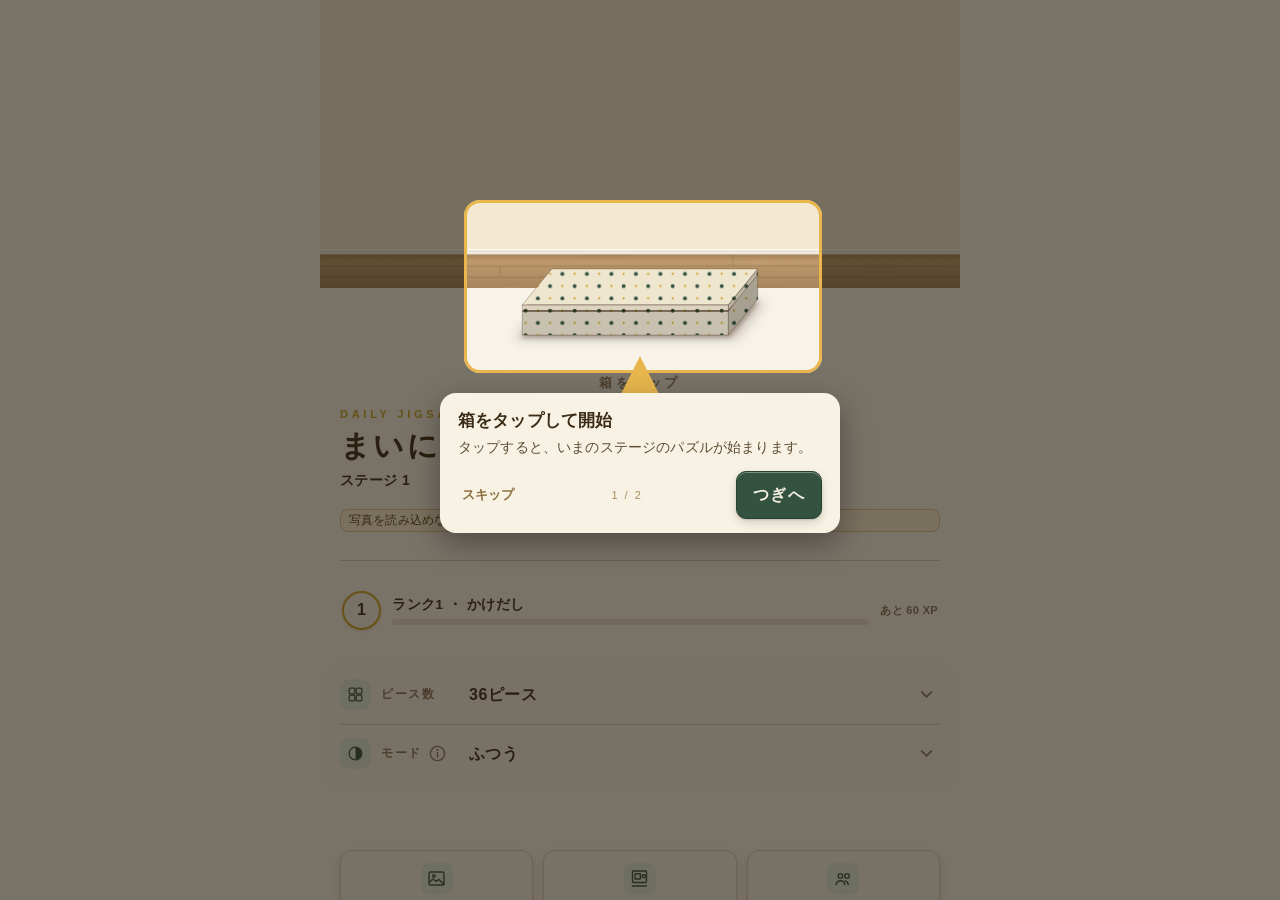
==== index.html @ dc0f809a "v59: 効果音マスターを 1.0 へ増強 / Ocean Memory を削除 (人の声入り) / 設定に版表記" ====
<!DOCTYPE html>
<html lang="ja">
<head>
<meta charset="UTF-8">
<meta name="viewport" content="width=device-width, initial-scale=1.0, viewport-fit=cover">
<title>まいにちジグソー | Daily Jigsaw</title>
<meta name="description" content="ステージを進めて絵を集めるジグソーパズル。クリアするたびにコレクションの絵柄が解放されます。">
<meta property="og:title" content="まいにちジグソー | Daily Jigsaw">
<meta property="og:description" content="ステージ制ジグソーパズルWebアプリ">
<meta property="og:type" content="website">
<link rel="stylesheet" href="style.css">
<link rel="manifest" href="manifest.webmanifest">
<meta name="theme-color" content="#33523f">
<link rel="icon" type="image/png" sizes="192x192" href="icons/icon-192.png">
<link rel="apple-touch-icon" href="icons/icon-192.png">
<meta name="mobile-web-app-capable" content="yes">
<meta name="apple-mobile-web-app-capable" content="yes">
<meta name="apple-mobile-web-app-status-bar-style" content="default">
<meta name="apple-mobile-web-app-title" content="ジグソー">
</head>
<body>

<!-- スタート画面: 難易度を選ぶのはここだけ。ページを開き直したら必ずここから。
     箱は進行の有無にかかわらず常に出し、タップで新規開封 or 続きから入る。
     開始済みの難易度は箱の下に進捗と「はじめから (確認あり)」の小さな導線を出す。
     デザインは「紙 + タイポグラフィ、枠少なめ」。難易度だけ重なったカード (案D)。 -->
<section id="startView">
  <div class="start-inner">
    <!-- PBI #24 案A (ユーザー選択): 一番上に飾った壁を帯で出し、箱は壁の
         床に重ねて置く。壁の部分のタップは壁画面へ、箱は従来どおり開始。
         壁の絵は app.js の updateWallPreview が Canvas に描く -->
    <div class="start-wallwrap">
      <div class="start-wallband" id="startWallBand">
        <canvas id="wallPreviewCanvas" role="button" tabindex="0" aria-label="壁をかざるを開く"></canvas>
      </div>
      <div class="box-single wallband-box">
        <div class="gift-box" id="giftBox" role="button" tabindex="0" aria-label="包装されたパズルの箱"></div>
      </div>
    </div>
    <p id="startHint" class="start-hint">箱をタップ</p>

    <header class="start-head">
      <p class="start-kicker">DAILY JIGSAW</p>
      <h1 class="start-title-text">まいにちジグソー</h1>
      <p class="start-meta">
        <span id="themeDateLabel">読み込み中…</span>
      </p>
      <p id="fallbackNote" class="fallback-note" hidden>写真を読み込めなかったので代替画像で遊べます</p>
    </header>

    <!-- ランク表示: タップでランク詳細ダイアログ -->
    <button id="rankRow" class="rank-row" type="button">
      <span id="rankBadge" class="rank-badge">1</span>
      <span class="rank-main">
        <span id="rankName" class="rank-name">ランク1 ・ かけだし</span>
        <span class="rank-bar"><span id="rankFill" class="rank-fill" style="width:0%"></span></span>
      </span>
      <span id="rankNext" class="rank-next"></span>
    </button>

    <!-- 遊びの設定はセレクトボックス2つで切り替える。モードの説明は
         ⓘ から開くダイアログの中だけに置く -->
    <div class="start-selects">
      <label class="start-select-row">
        <span class="start-select-ic"><svg viewBox="0 0 24 24" aria-hidden="true"><rect x="4" y="4" width="7.2" height="7.2" rx="1.6"/><rect x="12.8" y="4" width="7.2" height="7.2" rx="1.6"/><rect x="4" y="12.8" width="7.2" height="7.2" rx="1.6"/><rect x="12.8" y="12.8" width="7.2" height="7.2" rx="1.6"/></svg></span>
        <span class="start-select-label">ピース数</span>
        <select id="difficultySel" class="start-select" aria-label="ピース数"></select>
      </label>
      <div class="start-select-divider"></div>
      <div class="start-select-row">
        <span class="start-select-ic"><svg viewBox="0 0 24 24" aria-hidden="true"><circle cx="12" cy="12" r="8"/><path class="ic-half" d="M12 4a8 8 0 0 1 0 16z"/></svg></span>
        <span class="start-select-label">モード
          <button id="modeInfoBtn" class="mode-info-btn" type="button" aria-label="モードの説明">
            <svg viewBox="0 0 24 24" aria-hidden="true"><circle cx="12" cy="12" r="9"/><circle class="mi-dot" cx="12" cy="7.6" r="1.3"/><path d="M12 11v5.4"/></svg>
          </button>
        </span>
        <select id="playModeSel" class="start-select" aria-label="モード">
          <option value="normal">ふつう</option>
          <option value="develop">現像</option>
        </select>
      </div>
    </div>
    <p id="stageNote" class="round-note"></p>

    <div id="resumePanel" hidden>
      <p id="resumeInfo" class="resume-info"></p>
      <button id="freshStartBtn" class="fresh-link" type="button">はじめから遊ぶ</button>
    </div>

    <nav class="start-nav">
      <button id="collectionBtn" class="nav-btn" type="button">
        <span class="nav-ic"><svg viewBox="0 0 24 24" aria-hidden="true"><rect x="3.5" y="4.5" width="17" height="15" rx="1.5"/><path d="M3.5 16.5l4.5-4 3.5 3 3-2.5 6 5.5"/><circle cx="9" cy="9" r="1.4"/></svg></span>
        <span class="nav-text"><span class="nav-label">コレクション</span><span class="nav-sub" id="collectionCount"></span></span>
        <span class="nav-arrow">→</span>
      </button>
      <button id="wallBtn" class="nav-btn" type="button">
        <span class="nav-ic"><svg viewBox="0 0 24 24" aria-hidden="true"><rect x="4" y="3.5" width="16" height="13" rx="1"/><rect x="7" y="6.5" width="6" height="6"/><circle cx="16.8" cy="9.5" r="1.8"/><path d="M4 20.5h16"/></svg></span>
        <span class="nav-text"><span class="nav-label">壁をかざる</span><span class="nav-sub" id="wallItemsInfo">壁の小物 0 / 50</span></span>
        <span class="nav-arrow">→</span>
      </button>
      <button id="mpBtn" class="nav-btn" type="button">
        <span class="nav-ic"><svg viewBox="0 0 24 24" aria-hidden="true"><circle cx="8.5" cy="9" r="2.6"/><circle cx="16" cy="9" r="2.6"/><path d="M3.5 19c.6-3 2.6-4.5 5-4.5s4.4 1.5 5 4.5"/><path d="M13.5 14.7c2 .3 3.4 1.7 4 4.3"/></svg></span>
        <span class="nav-text"><span class="nav-label">みんなで あそぶ</span><span class="nav-sub">協力プレイ（2〜4人）</span></span>
        <span class="nav-arrow">→</span>
      </button>
      <button id="rewardBtn" class="nav-btn notice" type="button" hidden><svg class="btn-ico" viewBox="0 0 24 24" fill="none" stroke="currentColor" stroke-width="1.6" stroke-linejoin="round" stroke-linecap="round" aria-hidden="true"><ellipse cx="9" cy="6" rx="2.8" ry="1.8" transform="rotate(-28 9 6)"/><ellipse cx="15" cy="6" rx="2.8" ry="1.8" transform="rotate(28 15 6)"/><rect x="3.8" y="8.6" width="16.4" height="3.4" rx="0.8"/><path d="M5.5 12h13v7.2a1.1 1.1 0 0 1-1.1 1.1H6.6a1.1 1.1 0 0 1-1.1-1.1z"/><path d="M12 9.2v11.1"/><circle cx="12" cy="8.15" r="1.05"/></svg><span>ごほうびが届いています →</span></button>
      <button id="unlockBtn" class="nav-btn notice" type="button" hidden><svg class="btn-ico" viewBox="0 0 24 24" fill="none" stroke="currentColor" stroke-width="1.6" stroke-linejoin="round" stroke-linecap="round" aria-hidden="true"><rect x="3.5" y="4.5" width="17" height="15" rx="1.5"/><path d="M3.5 16.5l4.5-4 3.5 3 3-2.5 6 5.5"/><circle cx="9" cy="9" r="1.4"/></svg><span id="unlockBtnLabel">新しいフレームが使えるようになりました →</span></button>
    </nav>

    <!-- みため・おとは普段は畳んでおき、必要な時だけ開く -->
    <div class="start-foot">
      <button id="startPrefsBtn" class="start-prefs-btn" type="button" aria-expanded="false">
        <span>みため・おと</span>
        <svg class="start-prefs-chev" viewBox="0 0 24 24" aria-hidden="true"><path d="M6 9l6 6 6-6"/></svg>
      </button>
      <button id="startTutorialBtn" class="fresh-link start-tutorial-link" type="button">あそびかた（チュートリアル）</button>
    </div>
    <div id="startPrefs" hidden>
    <!-- テーマ切替はプレイ中の設定シートと共通 (data-theme-opt で配線・同期する) -->
    <div class="start-theme" role="group" aria-label="テーマ">
      <span class="start-theme-label">テーマ</span>
      <button class="theme-opt" type="button" data-theme-opt="walnut"><span class="theme-swatch sw-walnut" aria-hidden="true"></span>ウォルナット</button>
      <button class="theme-opt" type="button" data-theme-opt="oak"><span class="theme-swatch sw-oak" aria-hidden="true"></span>ライトオーク</button>
      <button class="theme-opt" type="button" data-theme-opt="greenmat"><span class="theme-swatch sw-greenmat" aria-hidden="true"></span>グリーンマット</button>
      <button class="theme-opt" type="button" data-theme-opt="linen"><span class="theme-swatch sw-linen" aria-hidden="true"></span>リネン</button>
    </div>

    <!-- 音の調整はタイトル画面でもできるように (設定シートと store 連動)。
         タイトル画面では音は出ず、設定はプレイ中 (机) に入ってから効く (id 19) -->
    <div class="start-audio">
      <div class="start-audio-head">
        <span class="start-audio-label">サウンド</span>
        <span class="start-audio-note">音はプレイ中のみ流れます</span>
      </div>
      <label class="start-audio-row"><span>BGM</span><input type="checkbox" id="bgmToggleStart"></label>
      <label class="start-audio-row"><span>BGM音量</span><input type="range" id="bgmVolumeStart" min="0" max="100" step="1"></label>
      <label class="start-audio-row"><span>効果音（SE）</span><input type="checkbox" id="seToggleStart"></label>
      <label class="start-audio-row"><span>SE音量</span><input type="range" id="seVolumeStart" min="0" max="100" step="1"></label>
    </div>
    </div>

  </div>
</section>

<!-- プレイ画面: 画面全体が机。常時表示は floating の最小要素だけ -->
<main id="playView" hidden>
  <div id="stageWrap">
    <canvas id="stage"></canvas>
    <div id="selectChip" hidden>範囲選択</div>
    <div id="hud">
      <span id="progressText">最大の塊 0 / 0</span>
      <span id="timerText" class="mono">00:00</span>
    </div>
    <button id="settingsBtn" class="fab" type="button" aria-label="設定"><svg viewBox="0 0 24 24" fill="none" stroke="currentColor" stroke-width="1.6" stroke-linejoin="round" stroke-linecap="round" aria-hidden="true"><path d="M10.48 4.86L10.72 2.89A9.2 9.2 0 0 1 13.28 2.89L13.52 4.86A7.3 7.3 0 0 1 15.98 5.88L17.54 4.65A9.2 9.2 0 0 1 19.35 6.46L18.12 8.02A7.3 7.3 0 0 1 19.14 10.48L21.11 10.72A9.2 9.2 0 0 1 21.11 13.28L19.14 13.52A7.3 7.3 0 0 1 18.12 15.98L19.35 17.54A9.2 9.2 0 0 1 17.54 19.35L15.98 18.12A7.3 7.3 0 0 1 13.52 19.14L13.28 21.11A9.2 9.2 0 0 1 10.72 21.11L10.48 19.14A7.3 7.3 0 0 1 8.02 18.12L6.46 19.35A9.2 9.2 0 0 1 4.65 17.54L5.88 15.98A7.3 7.3 0 0 1 4.86 13.52L2.89 13.28A9.2 9.2 0 0 1 2.89 10.72L4.86 10.48A7.3 7.3 0 0 1 5.88 8.02L4.65 6.46A9.2 9.2 0 0 1 6.46 4.65L8.02 5.88A7.3 7.3 0 0 1 10.48 4.86Z"/><circle cx="12" cy="12" r="2.7"/></svg></button>
    <div id="zoomCtl">
      <button id="zoomOutBtn" class="zoom-btn" type="button" aria-label="縮小">−</button>
      <span id="zoomLabel" class="mono">100%</span>
      <button id="zoomInBtn" class="zoom-btn" type="button" aria-label="拡大">＋</button>
      <button id="fitViewBtn" class="zoom-btn zoom-fit" type="button">全体</button>
    </div>
    <div id="mpBadge" hidden><span class="mp-badge-dot"></span><span id="mpBadgeText">協力プレイ</span></div>
    <div id="mpTurnBar" hidden><span id="mpTurnDot"></span><span id="mpTurnText"></span></div>
    <div id="mpRaceBar" hidden></div>
    <button id="mpPinBtn" class="fab mp-pin-btn" type="button" hidden aria-label="合図ピンを送る"><svg viewBox="0 0 24 24" fill="none" stroke="currentColor" stroke-width="1.8" stroke-linejoin="round" stroke-linecap="round" aria-hidden="true"><path d="M12 21s-6.5-5.6-6.5-10.4A6.5 6.5 0 0 1 12 4a6.5 6.5 0 0 1 6.5 6.6C18.5 15.4 12 21 12 21z"/><circle cx="12" cy="10.6" r="2.3"/></svg></button>
    <div id="mpWaitVeil" hidden><p id="mpWaitText">みんなの準備を待っています…</p><div id="mpWaitActions"></div><button id="mpWaitLeaveBtn" class="btn" type="button" hidden>部屋を出る</button></div>
    <canvas id="minimap" width="264" height="236" aria-hidden="true"></canvas>
    <div id="bgmToast" aria-hidden="true"></div>
    <div id="resumeBanner" hidden>つづきから再開しました <button id="resumeClose" type="button" aria-label="閉じる">×</button></div>
    <div id="loadingOverlay">読み込み中…</div>
  </div>
</main>

<!-- 壁画面 (案B): 一面の壁に額装パズルと壁アイテムを飾る。配置は比率座標で保存 -->
<section id="wallView" hidden>
  <div class="collection-header">
    <button id="wallBack" class="btn" type="button">← 戻る</button>
    <h2>壁をかざる</h2>
  </div>
  <div id="wallStage"></div>
  <div id="wallSelBar" hidden>
    <span id="wallSelName"></span>
    <span id="wallFrameColors"></span>
    <span id="wallFrameSizes"></span>
    <button id="wallUnplaceBtn" class="btn" type="button">しまう</button>
  </div>
  <div class="wall-actions">
    <button id="wallFrameBtn" class="btn" type="button">パズルを飾る</button>
    <span id="wallFrameCount" class="wall-frame-count"></span>
    <button id="wallPaperBtn" class="btn" type="button">壁紙</button>
    <button id="wallShareBtn" class="btn" type="button">共有</button>
  </div>
  <div id="wallTray"></div>
</section>

<section id="collectionView" hidden>
  <div class="collection-header">
    <button id="collectionBack" class="btn" type="button">← 戻る</button>
    <h2>コレクション</h2>
  </div>
  <div id="collectionStats" class="stats"></div>
  <div id="collectionEmpty" class="empty" hidden>ステージをクリアすると絵が解放されます。</div>
  <div id="collectionGrid" class="grid"></div>
</section>

<!-- 設定メニュー: プレイ中の操作はここに集約。開いている間はタイマー停止 -->
<div id="settingsModal" class="modal" hidden>
  <div class="modal-backdrop" data-settings-close></div>
  <div class="modal-body settings-body">
    <!-- 設定シート自体が一時停止の役割 (開くとタイマーが止まる) なので、
         見出しに状態を出し、専用の一時停止ボタンは持たない (PBI #28 確定形) -->
    <h2>設定（一時停止中）</h2>
    <button class="settings-close-x" type="button" data-settings-close aria-label="閉じる">✕</button>
    <div class="settings-list">
      <div class="settings-nav">
        <button id="settingsHomeBtn" class="btn settings-item" type="button">スタート画面に戻る</button>
        <button id="settingsRestartBtn" class="btn settings-item danger" type="button">やりなおす</button>
      </div>
      <div class="settings-help">
        <span class="settings-section-label">おたすけ</span>
        <div class="settings-actions">
          <button id="settingsPreviewBtn" class="btn settings-item" type="button">完成図を見る</button>
          <button id="settingsSortBtn" class="btn settings-item" type="button">色ごとにまとめる</button>
        </div>
      </div>
      <div class="settings-theme">
        <span class="settings-section-label">みため</span>
        <div class="settings-theme-btns">
          <button class="btn theme-btn swatch-btn" type="button" data-theme-opt="walnut" aria-label="ウォルナット"><span class="theme-swatch sw-walnut" aria-hidden="true"></span></button>
          <button class="btn theme-btn swatch-btn" type="button" data-theme-opt="oak" aria-label="ライトオーク"><span class="theme-swatch sw-oak" aria-hidden="true"></span></button>
          <button class="btn theme-btn swatch-btn" type="button" data-theme-opt="greenmat" aria-label="グリーンマット"><span class="theme-swatch sw-greenmat" aria-hidden="true"></span></button>
          <button class="btn theme-btn swatch-btn" type="button" data-theme-opt="linen" aria-label="リネン"><span class="theme-swatch sw-linen" aria-hidden="true"></span></button>
        </div>
      </div>
      <div class="settings-theme">
        <span class="settings-section-label">あそびかた</span>
        <div class="settings-theme-btns">
          <button class="btn theme-btn" type="button" data-opmode="drag">ドラッグ</button>
          <button class="btn theme-btn" type="button" data-opmode="carry">持ち運び</button>
        </div>
        <div class="settings-theme-btns">
          <button class="btn theme-btn" type="button" data-panmode="two">2本指でスクロール</button>
          <button class="btn theme-btn" type="button" data-panmode="one">1本指でスクロール</button>
        </div>
        <div class="settings-theme-btns">
          <button class="btn theme-btn" type="button" data-edgemargin="on">端に余白あり</button>
          <button class="btn theme-btn" type="button" data-edgemargin="off">端に余白なし</button>
        </div>
      </div>
      <div class="settings-audio">
        <span class="settings-section-label">おと</span>
        <label class="settings-row"><span>BGM</span><input type="checkbox" id="bgmToggle"></label>
        <label class="settings-row"><span>BGM音量</span><input type="range" id="bgmVolume" min="0" max="100" step="1"></label>
        <label class="settings-row"><span>効果音（SE）</span><input type="checkbox" id="seToggle"></label>
        <label class="settings-row"><span>SE音量</span><input type="range" id="seVolume" min="0" max="100" step="1"></label>
      </div>
      <div class="settings-other">
        <span class="settings-section-label">そのほか</span>
        <div class="settings-links">
          <button id="settingsTutorialBtn" class="btn settings-item" type="button">チュートリアル</button>
          <button id="settingsCreditsBtn" class="btn settings-item" type="button">クレジット</button>
          <button id="settingsResetBtn" class="btn settings-item danger" type="button">データをリセット</button>
        </div>
        <p id="appVersion" class="app-version"></p>
      </div>
    </div>
  </div>
</div>

<!-- クレジット: 設定シートのボタンから開く。閉じると設定シートに戻る -->
<div id="creditsModal" class="modal" hidden>
  <div class="modal-backdrop" data-credits-close></div>
  <div class="modal-body credits-body">
    <h2>クレジット</h2>
    <div class="settings-credits">
      <span class="settings-section-label">BGMクレジット</span>
      <ul id="bgmCredits" class="credit-list"></ul>
    </div>
    <div class="settings-credits">
      <span class="settings-section-label">写真クレジット（CC BY）</span>
      <ul id="photoCredits" class="credit-list"></ul>
    </div>
    <button class="btn modal-close" type="button" data-credits-close>閉じる</button>
  </div>
</div>

<div id="tourOverlay" hidden>
  <div id="tourHole"></div>
  <svg id="tourArrowSvg" aria-hidden="true"><defs><marker id="tourAh" markerWidth="9" markerHeight="9" refX="6" refY="4.5" orient="auto"><path d="M0,0 L9,4.5 L0,9 z" fill="#e8b64c"></path></marker></defs><path id="tourArrowPath" fill="none" stroke="#e8b64c" stroke-width="5" stroke-linecap="round" marker-end="url(#tourAh)"></path></svg>
  <div id="tourBubble">
    <h3 id="tourTitle"></h3>
    <p id="tourText"></p>
    <div class="tour-brow">
      <button id="tourSkipBtn" class="tour-skip" type="button">スキップ</button>
      <span id="tourCount" class="tour-count"></span>
      <button id="tourPrevBtn" class="btn tour-nav-btn" type="button">もどる</button>
      <button id="tourNextBtn" class="btn cert-primary tour-nav-btn" type="button">つぎへ</button>
    </div>
  </div>
</div>

<div id="confirmModal" class="modal" hidden>
  <div class="modal-backdrop"></div>
  <div class="modal-body result-body">
    <p id="confirmText">この難易度の進行を消して、はじめからやりなおしますか？</p>
    <div class="result-actions">
      <button id="confirmYesBtn" class="btn danger-btn" type="button">やりなおす</button>
      <button id="confirmNoBtn" class="btn" type="button">やめる</button>
    </div>
  </div>
</div>

<div id="sortConfirmModal" class="modal" hidden>
  <div class="modal-backdrop"></div>
  <div class="modal-body result-body">
    <p id="sortConfirmText">バラのピースを色ごとの山にまとめますか？（くっついた塊は動きません）</p>
    <div class="result-actions">
      <button id="sortConfirmYesBtn" class="btn cert-primary" type="button">まとめる</button>
      <button id="sortConfirmNoBtn" class="btn" type="button">やめる</button>
    </div>
  </div>
</div>

<!-- スタート画面の「はじめから」専用の確認 (設定シート側の confirmModal とは別) -->
<div id="rankModal" class="modal" hidden>
  <div class="modal-backdrop" id="rankBackdrop"></div>
  <div class="modal-body rank-body">
    <h3 class="mode-info-title">ランク</h3>
    <div class="rank-hero">
      <span id="rankHeroBadge" class="rank-badge big">1</span>
      <div class="rank-hero-text">
        <p id="rankHeroName" class="rank-hero-name">ランク1 ・ かけだし</p>
        <p id="rankHeroXp" class="rank-hero-xp">合計 0 XP</p>
      </div>
    </div>
    <span class="rank-bar"><span id="rankHeroFill" class="rank-fill" style="width:0%"></span></span>
    <p id="rankNextLine" class="rank-next-line"></p>
    <p id="rankNextReward" class="rank-next-reward"></p>
    <div id="rankLadder" class="rank-ladder"></div>
    <button id="rankCloseBtn" class="btn mode-info-close" type="button">閉じる</button>
  </div>
</div>

<div id="modeInfoModal" class="modal" hidden>
  <div class="modal-backdrop" id="modeInfoBackdrop"></div>
  <div class="modal-body mode-info-body">
    <h3 class="mode-info-title">モードについて</h3>
    <div class="mode-info-item">
      <img class="mode-info-img" src="img/mode-normal.jpg" alt="ふつうモードの画面">
      <p class="mode-info-name">ふつう</p>
      <p class="mode-info-text">絵が見えた状態で組み立てる、いつものモードです。</p>
    </div>
    <div class="mode-info-item">
      <img class="mode-info-img" src="img/mode-develop.jpg" alt="現像モードの画面">
      <p class="mode-info-name">現像</p>
      <p class="mode-info-text">ピースは真っ白から始まります。ピース同士をつなげると、その塊だけ絵が浮かび上がります。何の絵か分からないまま組み立てるモードです。</p>
    </div>
    <button id="modeInfoCloseBtn" class="btn mode-info-close" type="button">閉じる</button>
  </div>
</div>

<div id="freshConfirmModal" class="modal" hidden>
  <div class="modal-backdrop"></div>
  <div class="modal-body result-body">
    <p id="freshConfirmText">進捗は消えます。はじめから遊びますか？</p>
    <div class="result-actions">
      <button id="freshConfirmYesBtn" class="btn danger-btn" type="button">はじめから</button>
      <button id="freshConfirmNoBtn" class="btn" type="button">キャンセル</button>
    </div>
  </div>
</div>

<div id="previewModal" class="modal" hidden>
  <div class="modal-backdrop" data-close></div>
  <div class="modal-body">
    <img id="previewImg" alt="完成図">
    <button class="btn modal-close" type="button" data-close>閉じる</button>
  </div>
</div>

<div id="resultModal" class="modal" hidden>
  <div class="modal-backdrop"></div>
  <div class="modal-body result-body cert-body">
    <div id="resultBoard" class="cert-board"></div>
    <h2 id="resultTitle" class="cert-title">クリア</h2>
    <div class="cert-records">
      <p id="resultDateLine"></p>
      <p id="resultStatLine"></p>
    </div>
    <p id="resultBadge" class="cert-badge" hidden>完成図を見ずにクリア</p>
    <p id="resultUpperBadge" class="cert-badge cert-badge-upper" hidden>上級クリア</p>
    <div id="resultXp" class="cert-xp" hidden>
      <p id="resultXpRankup" class="cert-xp-rankup" hidden></p>
      <div class="cert-xp-row">
        <span id="resultXpGain" class="cert-xp-gain"></span>
        <span class="rank-bar cert-xp-bar"><span id="resultXpFill" class="rank-fill"></span></span>
        <span id="resultXpNext" class="cert-xp-next"></span>
      </div>
      <p id="resultXpReward" class="cert-xp-reward" hidden></p>
    </div>
    <div id="resultRewardItems" class="cert-rewards" hidden></div>
    <div id="resultContrib" class="cert-contrib" hidden></div>
    <p id="resultCoopNote" class="cert-coop-note" hidden></p>
    <div class="cert-actions">
      <button id="resultWallBtn" class="btn cert-primary" type="button">壁をかざる</button>
      <div class="cert-sub-actions">
        <button id="resultShareBtn" class="btn cert-secondary" type="button">結果を共有</button>
        <button id="resultCollectionBtn" class="btn cert-secondary" type="button">コレクションを見る</button>
      </div>
      <div id="resultMpActions" class="cert-sub-actions" hidden>
        <button id="resultNextBtn" class="btn cert-secondary" type="button">つぎのステージへ</button>
        <button id="resultLeaveBtn" class="btn cert-secondary" type="button">部屋を出る</button>
      </div>
      <button id="resultCloseBtn" class="btn btn-underline cert-close" type="button">閉じる</button>
    </div>
  </div>
</div>

<!-- 共有画像のプレビュー (クリア結果・壁 共通)。画像そのものを見せてから
     共有/コピー/保存を選ばせる。ファイル共有 API が無い環境でも、まず
     画像が見えるので「何も起きない」ことにはならない -->
<div id="sharePreviewModal" class="modal" hidden>
  <div class="modal-backdrop" data-share-preview-close></div>
  <div class="modal-body result-body">
    <h2>共有する画像</h2>
    <img id="sharePreviewImg" alt="共有画像のプレビュー">
    <div class="result-actions">
      <button id="sharePreviewSendBtn" class="btn" type="button">共有する</button>
      <button id="sharePreviewCopyBtn" class="btn" type="button">画像をコピー</button>
      <button id="sharePreviewSaveBtn" class="btn" type="button">保存する</button>
      <button id="sharePreviewCloseBtn" class="btn btn-underline" type="button" data-share-preview-close>キャンセル</button>
    </div>
  </div>
</div>

<!-- 結果の共有方法の選択 (文字 / 画像) -->
<div id="shareChoiceModal" class="modal" hidden>
  <div class="modal-backdrop"></div>
  <div class="modal-body result-body">
    <h2>結果を共有</h2>
    <div class="result-actions">
      <button id="shareTextBtn" class="btn" type="button">文字で共有</button>
      <button id="shareImageBtn" class="btn" type="button">画像で共有</button>
      <button id="shareCancelBtn" class="btn btn-underline" type="button">キャンセル</button>
    </div>
  </div>
</div>

<div id="detailModal" class="modal" hidden>
  <div class="modal-backdrop" data-close></div>
  <div class="modal-body">
    <canvas id="detailCanvas" width="960" height="960" role="img" aria-label="クリアしたパズルをマットに完成させた状態の画像"></canvas>
    <div id="detailText"></div>
    <div class="detail-replay">
      <div id="detailDiffSeg" class="diff-chips" role="group" aria-label="再プレイの難易度"></div>
      <button id="detailPlayBtn" class="btn cert-primary" type="button">この難易度であそぶ</button>
    </div>
    <div class="result-actions">
      <button class="btn" type="button" data-close>閉じる</button>
    </div>
  </div>
</div>

<!-- クリア報酬のリビール (ステージ初クリアでランダム付与。未確認分はスタート画面の通知から開き直せる) -->
<div id="rewardModal" class="modal" hidden>
  <div class="modal-backdrop"></div>
  <div class="modal-body reward-body">
    <h2>ごほうびが届きました</h2>
    <p class="reward-sub">壁にかざれる小物です</p>
    <div id="rewardChoices" class="reward-choices"></div>
    <div class="result-actions">
      <button id="rewardWallBtn" class="btn" type="button">壁をかざる</button>
      <button id="rewardLaterBtn" class="btn btn-underline" type="button">閉じる</button>
    </div>
  </div>
</div>

<!-- フレーム解放の通知 -->
<div id="unlockModal" class="modal" hidden>
  <div class="modal-backdrop"></div>
  <div class="modal-body reward-body">
    <h2 id="unlockTitle">新しいフレームが使えるようになりました</h2>
    <div id="unlockList"></div>
    <button id="unlockCloseBtn" class="btn" type="button">閉じる</button>
  </div>
</div>

<!-- 額装ピッカー: 全画面・サムネイルだけのグリッド (カメラロール風)。
     日付・難易度などの文字情報は出さない -->
<section id="framePickerView" hidden>
  <div class="collection-header">
    <button id="framePickerBack" class="btn" type="button">← 戻る</button>
    <h2>額装するパズル</h2>
  </div>
  <p id="framePickerEmpty" class="empty" hidden>まだクリア記録がありません。パズルをクリアすると額装できます</p>
  <div id="framePickerGrid"></div>
</section>

<!-- 壁紙ピッカー: 全画面グリッド。スウォッチは壁紙＋巾木＋床の小さな壁プレビュー。
     未解放は「N回クリアで解放」と表示して選択不可 -->
<section id="paperPickerView" hidden>
  <div class="collection-header">
    <button id="paperPickerBack" class="btn" type="button">← 戻る</button>
    <h2>壁紙を選ぶ</h2>
  </div>
  <div id="paperPickerGrid"></div>
</section>

<!-- 全データリセットの確認 -->
<div id="resetConfirmModal" class="modal" hidden>
  <div class="modal-backdrop"></div>
  <div class="modal-body result-body">
    <p>データをリセットしますか？<br>コレクション、進行中のパズル、集めたアイテム、設定がすべて消えます。元に戻せません。</p>
    <div class="result-actions">
      <button id="resetYesBtn" class="btn danger-btn" type="button">リセットする</button>
      <button id="resetNoBtn" class="btn" type="button">やめる</button>
    </div>
  </div>
</div>

<!-- 協力プレイ (マルチ): 部屋の作成/入室シートとロビーを兼ねるモーダル。
     接続の実体は mp.js (window.JigsawMP)、画面とゲームへの接続は app.js の MP 節 -->
<div id="mpModal" class="modal" hidden>
  <div class="modal-backdrop" data-mp-close></div>
  <div class="modal-body mp-body">
    <h2>みんなで あそぶ</h2>
    <button class="settings-close-x" type="button" data-mp-close aria-label="閉じる">✕</button>

    <!-- 入口: 部屋を作る / コードで入る / 手動コード -->
    <div id="mpHomeView">
      <div class="settings-list">
        <div class="settings-credits">
          <span class="settings-section-label">あなたのプロフィール</span>
          <div class="mp-profile-row">
            <span id="mpProfileChip"></span>
            <span id="mpProfileSummary" class="mp-profile-summary">未設定（名前はホスト/ゲスト、色は参加順）</span>
            <button id="mpProfileEditBtn" class="btn mp-profile-edit" type="button">編集</button>
          </div>
        </div>
        <button id="mpCreateBtn" class="btn settings-item cert-primary" type="button">部屋をつくる</button>
        <button id="mpReclaimBtn" class="btn settings-item" type="button" hidden>前の部屋に戻る（コード <span id="mpReclaimCode"></span>）</button>
        <div class="settings-credits">
          <span class="settings-section-label">コードで入る</span>
          <div class="mp-join-row">
            <input id="mpJoinCode" class="mp-code-input" type="text" placeholder="部屋コード（6文字）" autocomplete="off" autocapitalize="characters" spellcheck="false">
            <button id="mpJoinBtn" class="btn" type="button">入る</button>
          </div>
        </div>
        <button id="mpManualBtn" class="fresh-link" type="button">手動コードでつなぐ（2人専用）</button>
        <p id="mpHomeError" class="mp-error" hidden></p>
        <p class="mp-note">部屋コードを知っている人だけが入れます。クリアの記録とごほうびは参加者全員のものになります（レースもクリアした全員に付きます）。</p>
      </div>
    </div>

    <!-- 手動コード (仲介B): SDP をテキストコードで2往復する -->
    <div id="mpManualView" hidden>
      <div class="settings-list">
        <div class="settings-credits">
          <span class="settings-section-label">ホストになる</span>
          <button id="mpManualHostBtn" class="btn settings-item" type="button">接続コードを作る</button>
          <textarea id="mpManualOfferCode" class="mp-code-area" rows="3" readonly placeholder="ここに接続コードが出ます" hidden></textarea>
          <textarea id="mpManualAnswerInput" class="mp-code-area" rows="3" placeholder="相手の回答コードを貼り付け" hidden></textarea>
          <button id="mpManualAcceptBtn" class="btn settings-item" type="button" hidden>回答コードを読み込む</button>
        </div>
        <div class="settings-credits">
          <span class="settings-section-label">ゲストになる</span>
          <textarea id="mpManualOfferInput" class="mp-code-area" rows="3" placeholder="ホストの接続コードを貼り付け"></textarea>
          <button id="mpManualGuestBtn" class="btn settings-item" type="button">回答コードを作る</button>
          <textarea id="mpManualAnswerCode" class="mp-code-area" rows="3" readonly placeholder="ここに回答コードが出ます" hidden></textarea>
        </div>
        <p id="mpManualStatus" class="mp-status"></p>
        <button id="mpManualBackBtn" class="btn btn-underline" type="button">もどる</button>
      </div>
    </div>

    <!-- ロビー: 接続待ちと開始の待機場所 -->
    <div id="mpLobbyView" hidden>
      <div class="settings-list">
        <div class="mp-code-block">
          <span class="settings-section-label">部屋コード</span>
          <p id="mpRoomCode" class="mp-room-code mono">------</p>
          <div class="result-actions">
            <button id="mpCopyCodeBtn" class="btn" type="button">招待リンクをコピー</button>
            <button id="mpShareCodeBtn" class="btn" type="button">招待を共有</button>
          </div>
          <p id="mpVerifyRow" class="mp-verify" hidden>照合コード <span id="mpVerifyCode" class="mono"></span>（相手と同じ数字か口頭で確認）</p>
        </div>
        <p id="mpLobbyStatus" class="mp-status">接続しています…</p>
        <div class="mp-lobby-main">
          <div id="mpLobbyImgWrap" class="mp-lobby-imgwrap" hidden>
            <span id="mpLobbyImgPh" class="card-locked-mark mp-lobby-ph">？</span>
            <img id="mpLobbyImg" class="mp-lobby-img" alt="" hidden>
          </div>
          <div class="mp-lobby-side">
            <p id="mpLobbyPuzzle" class="mp-puzzle-line"></p>
            <div id="mpHostStage" class="settings-credits" hidden>
              <span class="settings-section-label">ステージ</span>
              <select id="mpStageSel" class="mp-stage-sel"></select>
            </div>
            <p id="mpGuestWait" class="mp-note" hidden>ホストがはじめるのを待っています</p>
          </div>
        </div>
        <div id="mpHostControls" hidden>
          <div class="settings-credits">
            <span class="settings-section-label">モード</span>
            <div id="mpModeSeg" class="diff-chips" role="group" aria-label="マルチプレイのモード"></div>
            <p id="mpModeDesc" class="mp-note"></p>
          </div>
          <div class="settings-credits">
            <span class="settings-section-label">ピース数</span>
            <div id="mpDiffSeg" class="diff-chips" role="group" aria-label="協力プレイの難易度"></div>
          </div>
        </div>
        <div id="mpHandicapBlock" class="settings-credits" hidden>
          <span class="settings-section-label">あなたのハンデ（レース）</span>
          <div id="mpHandicapSeg" class="diff-chips" role="group" aria-label="レースのハンデ"></div>
          <p id="mpHandicapNote" class="mp-note"></p>
        </div>
        <div class="settings-credits">
          <span class="settings-section-label">参加者</span>
          <div class="mp-profile-row mp-lobby-profile">
            <span id="mpProfileChipLobby"></span>
            <span id="mpProfileSummaryLobby" class="mp-profile-summary">未設定（名前はホスト/ゲスト、色は参加順）</span>
            <button id="mpProfileEditBtnLobby" class="btn mp-profile-edit" type="button">編集</button>
          </div>
          <ul id="mpRoster" class="mp-roster"></ul>
        </div>
        <div id="mpStartBlock" hidden>
          <p id="mpStartHint" class="mp-note">相手の参加を待っています</p>
          <button id="mpStartBtn" class="btn settings-item cert-primary" type="button" disabled>はじめる</button>
        </div>
        <button id="mpLeaveBtn" class="btn btn-underline danger-link" type="button">部屋を出る</button>
      </div>
    </div>
  </div>
</div>

<!-- プロフィール編集 (MP改善#4): MP モーダルの上に重ねる小シート -->
<div id="mpProfileModal" class="modal" hidden>
  <div class="modal-backdrop"></div>
  <div class="modal-body mp-body">
    <h2>プロフィール</h2>
    <div class="settings-list">
      <div class="settings-credits">
        <span class="settings-section-label">名前（8文字まで）</span>
        <input id="mpProfName" class="mp-code-input" type="text" placeholder="名前を入力" autocomplete="off">
      </div>
      <div class="settings-credits">
        <span class="settings-section-label">アイコン</span>
        <div id="mpProfIcons" class="mp-prof-icons"></div>
      </div>
      <div class="settings-credits">
        <span class="settings-section-label">色</span>
        <div id="mpProfColors" class="mp-prof-colors"></div>
      </div>
      <div class="mp-profile-row">
        <span id="mpProfPreview"></span>
        <span id="mpProfPreviewName" class="mp-profile-summary"></span>
      </div>
      <p class="mp-note">対戦中は、他の人と色が重なると近い色にずれることがあります。</p>
      <div class="result-actions">
        <button id="mpProfSaveBtn" class="btn cert-primary" type="button">保存する</button>
        <button id="mpProfCancelBtn" class="btn" type="button">やめる</button>
      </div>
      <button id="mpProfClearBtn" class="btn btn-underline" type="button">プロフィールを消す（未設定に戻す）</button>
    </div>
  </div>
</div>

<div id="appToast" role="status" aria-live="polite"></div>
<div id="fadeVeil"></div>
<div id="confettiWrap" hidden><canvas id="confetti"></canvas></div>

<script src="mp.js"></script>
<script src="app.js"></script>
</body>
</html>
---- style.css ----
/* テーマ: ウォルナット (既定) / ライトオーク / グリーンマット / リネン
 * 配色はすべて CSS 変数経由。テーマ切替は <html data-theme="..."> で行う。
 * Canvas 側 (机テクスチャ・マット・箱の色) は app.js の THEMES が同じパレットを持つ。 */
:root, :root[data-theme="walnut"] {
  --accent: #33523f;          /* 深緑: 主ボタン */
  --accent-dark: #27402f;
  --accent-ink: #f5efe4;
  --brass: #c9a227;           /* 真鍮: アクセント */
  --mat: #33523f;             /* マット色: 選択中カードの反転に使う (app.js THEMES と一致) */
  --mat-ink: #f5efe4;
  --paper: #f7f2e7;           /* スタート画面の紙面: 生成り */
  --paper-ink: #3a2a18;
  --paper-dim: #857258;
  --ink: #2e2118;
  --muted: #857258;
  --line: #d9cbb0;
  --panel: #f5efe4;           /* 生成りの紙 */
  --screen-bg: #e9dfc9;
  --screen-ink: #3a2a18;
  --glass: rgba(245,239,228,.9);
  --glass-ink: #2e2118;
  --desk-grad-1: #7a5636; --desk-grad-2: #5d3f27; --desk-grad-3: #4a3018;
  --grain-dark: rgba(46,29,12,.10); --grain-light: rgba(255,240,210,.06);
  --desk-vig: rgba(30,17,4,.20);
  --on-desk: #f7f1e3; --on-desk-dim: rgba(245,239,228,.78); --on-desk-shadow: rgba(43,26,8,.5);
  --shadow: rgba(43,28,12,.30); --shadow-soft: rgba(43,28,12,.15);
  --warn-bg: #f7ecd2; --warn-line: #d9be7f; --warn-ink: #5a4517;
  --danger: #8c3b34; --danger-line: #d8a49e;
  --praise-bg: #f3e5bd; --praise-ink: #7a5c14;
  --badge-bg: #eadfc6;
  --desk-fallback: #7e5c38;
}
:root[data-theme="oak"] {
  --accent: #cf6f4f;          /* テラコッタ */
  --accent-dark: #b5573a;
  --accent-ink: #fff8f0;
  --brass: #c99b3f;
  --mat: #9db89a;             /* セージ (app.js THEMES と一致) */
  --mat-ink: #2f4030;
  --paper: #fbf3e2;           /* スタート画面の紙面: 暖かい生成り */
  --paper-ink: #43331d;
  --paper-dim: #97835e;
  --ink: #43331d;
  --muted: #97835e;
  --line: #e3d3ac;
  --panel: #fdf8ec;
  --screen-bg: #efe2c6;
  --screen-ink: #4c3a20;
  --glass: rgba(253,248,236,.92);
  --glass-ink: #43331d;
  --desk-grad-1: #d3b183; --desk-grad-2: #c0a071; --desk-grad-3: #a9885c;
  --grain-dark: rgba(120,86,40,.08); --grain-light: rgba(255,255,255,.12);
  --desk-vig: rgba(120,84,32,.10);
  --on-desk: #43331d; --on-desk-dim: rgba(67,51,29,.78); --on-desk-shadow: rgba(255,255,255,.4);
  --shadow: rgba(110,84,40,.28); --shadow-soft: rgba(110,84,40,.14);
  --warn-bg: #fdf3d8; --warn-line: #e5cf8a; --warn-ink: #6b5518;
  --danger: #b3543f; --danger-line: #e3b3a4;
  --praise-bg: #f7e8c8; --praise-ink: #7a5c14;
  --badge-bg: #f0e6cc;
  --desk-fallback: #c0a071;
}
:root[data-theme="greenmat"] {
  --accent: #c9a227;          /* 真鍮ゴールド (濃い緑の紙面に映える) */
  --accent-dark: #a9861d;
  --accent-ink: #2a2118;
  --brass: #c9a227;
  --mat: #7a4038;             /* 深いブリック (app.js THEMES と一致) */
  --mat-ink: #f5efe4;
  --paper: #23402f;           /* スタート画面の紙面: 深緑の紙 */
  --paper-ink: #eef0e0;
  --paper-dim: #a9bfa5;
  --ink: #2e2a1e;
  --muted: #8d8266;
  --line: #c9b48c;
  --panel: #ece4cf;           /* 生成り (濃い画面に明るい紙) */
  --screen-bg: #1c3324;
  --screen-ink: #eef0e0;
  --glass: rgba(236,228,207,.93);
  --glass-ink: #2e2a1e;
  --desk-grad-1: #3c5c47; --desk-grad-2: #335240; --desk-grad-3: #274434;
  --grain-dark: rgba(0,0,0,.18); --grain-light: rgba(230,255,235,.05);
  --desk-vig: rgba(8,18,12,.30);
  --on-desk: #eef0e0; --on-desk-dim: rgba(238,240,224,.72); --on-desk-shadow: rgba(0,0,0,.5);
  --shadow: rgba(0,0,0,.45); --shadow-soft: rgba(0,0,0,.30);
  --warn-bg: #57451f; --warn-line: #8a6f35; --warn-ink: #f3e5bb;
  --danger: #9c4438; --danger-line: #c08a80;
  --praise-bg: #57451f; --praise-ink: #e9cf8f;
  --badge-bg: #dccdaa;
  --desk-fallback: #335240;
}
:root[data-theme="linen"] {
  --accent: #476b4f;          /* 柔らかい深緑 */
  --accent-dark: #38543d;
  --accent-ink: #f7f4e8;
  --brass: #b8862e;
  --mat: #aebf9c;             /* 淡いセージ (app.js THEMES と一致) */
  --mat-ink: #33402a;
  --paper: #fdfaf1;           /* スタート画面の紙面: 明るい生成り */
  --paper-ink: #40382a;
  --paper-dim: #978d74;
  --ink: #40382a;
  --muted: #978d74;
  --line: #ddd2b8;
  --panel: #fbf7ec;
  --screen-bg: #ece1c8;
  --screen-ink: #4c4230;
  --glass: rgba(251,247,236,.92);
  --glass-ink: #40382a;
  --desk-grad-1: #eee4cc; --desk-grad-2: #e8ddc7; --desk-grad-3: #d9cba6;
  --grain-dark: rgba(120,100,60,.07); --grain-light: rgba(255,255,255,.14);
  --desk-vig: rgba(120,100,60,.10);
  --on-desk: #4c4230; --on-desk-dim: rgba(76,66,48,.78); --on-desk-shadow: rgba(255,255,255,.4);
  --shadow: rgba(110,95,55,.26); --shadow-soft: rgba(110,95,55,.13);
  --warn-bg: #fdf3d8; --warn-line: #e5cf8a; --warn-ink: #6b5518;
  --danger: #b3543f; --danger-line: #e3b3a4;
  --praise-bg: #f7e8c8; --praise-ink: #7a5c14;
  --badge-bg: #efe7d2;
  --desk-fallback: #e8ddc7;
}
html, body { height: 100%; }
body {
  margin: 0;
  font-family: "Hiragino Kaku Gothic ProN", "Hiragino Sans", "Noto Sans JP", sans-serif;
  background: var(--screen-bg);
  color: var(--ink);
  overscroll-behavior: none;
  letter-spacing: .01em;
}
button { font: inherit; cursor: pointer; }
.btn {
  min-height: 44px;
  padding: 6px 14px;
  border: 1px solid var(--line);
  border-radius: 10px;
  background: var(--panel);
  color: var(--ink);
  font-weight: 600;
  box-shadow: 0 1px 2px var(--shadow-soft), 0 4px 10px var(--shadow-soft), inset 0 1px 0 rgba(255,255,255,.35);
  transition: transform .08s ease, box-shadow .08s ease;
}
.btn:active { transform: translateY(1px); box-shadow: 0 1px 2px var(--shadow-soft), inset 0 1px 0 rgba(255,255,255,.25); }
/* 主アクションはピル型ボタンにせず、真鍮の下線テキストに寄せる (案2の調子) */
.btn-underline {
  background: transparent; border-color: transparent; box-shadow: none;
  font-weight: 800; color: var(--ink); border-radius: 0;
  text-decoration: underline; text-decoration-color: var(--brass);
  text-decoration-thickness: 2.5px; text-underline-offset: 5px;
}
.btn-underline:active { transform: none; box-shadow: none; opacity: .65; }
.btn[disabled] { opacity: .45; cursor: default; }
.btn[disabled]:active { transform: none; }
.mono { font-variant-numeric: tabular-nums; }

/* ---------- スタート画面 (案2: 紙 + タイポグラフィ、枠少なめ) ---------- */
#startView {
  position: fixed; inset: 0; overflow-y: auto;
  background:
    radial-gradient(ellipse at 50% -10%, rgba(255,255,255,.20), transparent 55%),
    repeating-linear-gradient(0deg, transparent 0 27px, var(--grain-light) 27px 28px),
    var(--paper);
  color: var(--paper-ink);
}
#startView[hidden] { display: none; }
.start-inner {
  min-height: 100%; box-sizing: border-box;
  display: flex; flex-direction: column; align-items: center;
  padding: 26px 20px 20px; gap: 16px; max-width: 640px; margin: 0 auto;
}
/* 罫線はこの1本だけ (ヘッダーの区切り) */
.start-head {
  width: 100%; text-align: left;
  border-bottom: 1px solid var(--line); padding-bottom: 16px;
  display: flex; flex-direction: column; gap: 7px;
}
.start-kicker {
  margin: 0; font-size: 11px; font-weight: 700;
  letter-spacing: .34em; color: var(--brass);
}
.start-title-text {
  margin: 0; font-size: 30px; font-weight: 800; letter-spacing: .08em; line-height: 1.25;
  color: var(--paper-ink);
}
.start-meta {
  margin: 0; font-size: 14px; color: var(--paper-ink);
  display: flex; gap: 8px; align-items: baseline; flex-wrap: wrap;
}
#themeDateLabel { font-weight: 700; letter-spacing: .03em; }
.start-meta-sep { color: var(--paper-dim); }
.streak { color: var(--paper-dim); font-size: 13px; }
.streak #streakNum { color: var(--paper-ink); font-weight: 700; }
.start-creditline { margin: 0; display: flex; gap: 10px; align-items: baseline; flex-wrap: wrap; min-height: 15px; }
.credit { color: var(--paper-dim); font-size: 11.5px; }
.credit a { color: var(--paper-dim); }
.fallback-note { background: var(--warn-bg); border: 1px solid var(--warn-line); border-radius: 8px; padding: 2px 8px; font-size: 12px; color: var(--warn-ink); }

/* 箱カルーセル (2026-11-08 再設計): 2つの箱 (グループごと) を横スワイプで
 * 切り替える。スライドは幅100%で箱を必ず中央に置く (端数やスナップの
 * 解釈差で箱がずれないように)。スワイプ可能は左右端の矢印でも示す */
.box-carousel-wrap { position: relative; width: 100%; margin-top: 6px; }
.box-carousel {
  display: flex; width: 100%;
  overflow-x: auto; scroll-snap-type: x mandatory;
  scrollbar-width: none;
  -webkit-overflow-scrolling: touch;
}
.box-carousel::-webkit-scrollbar { display: none; }
.box-slide {
  flex: 0 0 100%; scroll-snap-align: center;
  display: flex; justify-content: center; align-items: flex-start;
  padding: 6px 0 2px;
}
/* 左右端にふよふよ浮くスワイプ矢印 (行き先がある側だけ出す) */
.box-arrow {
  position: absolute; top: 42%; z-index: 3;
  width: 38px; height: 38px; border-radius: 50%;
  border: 1px solid var(--line); background: rgba(255, 253, 246, .85);
  color: var(--paper-dim); font-size: 24px; line-height: 1;
  box-shadow: 0 2px 8px var(--shadow-soft);
  display: grid; place-items: center; cursor: pointer;
  -webkit-tap-highlight-color: transparent;
}
.box-arrow[hidden] { display: none; }
.box-arrow-prev { left: 4px; animation: arrowSwayL 1.9s ease-in-out infinite; }
.box-arrow-next { right: 4px; animation: arrowSwayR 1.9s ease-in-out infinite; }
@keyframes arrowSwayL { 0%, 100% { transform: translate(0, -50%); } 50% { transform: translate(-4px, -50%); } }
@keyframes arrowSwayR { 0%, 100% { transform: translate(0, -50%); } 50% { transform: translate(4px, -50%); } }
@media (prefers-reduced-motion: reduce) {
  .box-arrow { animation: none; }
}
.box-dots { display: flex; gap: 6px; justify-content: center; margin-top: 8px; }
.box-dot { width: 7px; height: 7px; border-radius: 999px; background: #cbbfa0; transition: all .2s ease; }
.box-dot.active { width: 16px; background: var(--mat, #33523f); }
/* 箱: ボタンではなく「机/紙面の上のモノ」。箱本体は静止して置かれている状態にし、
 * ふよふよ浮く上下の揺れは廃止。タップ可能性の示唆は「箱をタップ」の
 * プレーンテキスト + 静かに出る波紋リング + 押下時の沈みで担保する。
 * 影は SVG 内の接地影 (底面フットプリント沿い) で表現するので、
 * CSS の drop-shadow (浮いて見える) は付けない。 */
.gift-box {
  position: relative;
  /* v19: 箱を少し小さく (従来比約85%、線形)。猫を置くスペースを広げる */
  width: min(73%, 340px); cursor: pointer; -webkit-tap-highlight-color: transparent;
  transition: transform .12s ease;
}
.gift-box svg {
  position: relative; z-index: 1;
  width: 100%; height: auto; display: block;
}
/* 波紋リング: 箱 (svg は z-index: 1) より手前に出すため z-index: 2。
 * 手前の箱だけに付け (.rippling)、大きく濃くして「タップすべき」が
 * 初見でも伝わるようにする (2026-11-08 ユーザー指定で拡大・濃色化) */
.gift-box::after {
  content: ''; position: absolute; z-index: 2; left: 50%; top: 46%;
  width: 170px; height: 170px; border: 3px solid rgba(51, 82, 63, .85); border-radius: 50%;
  opacity: 0; pointer-events: none;
}
.gift-box.rippling::after { animation: giftRing 2.6s ease-out infinite; }
@keyframes giftRing {
  0% { transform: translate(-50%,-50%) scale(.42); opacity: .9; }
  55% { opacity: 0; }
  100% { transform: translate(-50%,-50%) scale(1.45); opacity: 0; }
}
.gift-box:active { transform: scale(.97) translateY(3px); } /* 押した瞬間に少し沈む */
.gift-box:focus-visible { outline: 2px solid var(--brass); outline-offset: 4px; border-radius: 8px; }
/* 開封: 蓋 (上面+前縁+右縁のグループ) は回転させず、箱と平行なまま
 * 真上へ持ち上がりながら薄れる (translateY + opacity)。 */
.gift-box.opening { pointer-events: none; } /* 連打防止 (JS の state.opening と二重化) */
.gift-box.opening .gift-lid { animation: giftLidLift .42s cubic-bezier(.3, .7, .4, 1) both; }
@keyframes giftLidLift {
  from { transform: translateY(0); opacity: 1; }
  to { transform: translateY(-52px); opacity: 0; }
}
@media (prefers-reduced-motion: reduce) {
  .gift-box.opening .gift-lid { animation-duration: .01s; }
  .gift-box.rippling::after { animation: none; }
}
/* 壁帯 (PBI #24 案A): スタート画面の一番上に飾った壁を全幅で出し、
 * 箱は壁の床ラインに重ねて置く。帯の高さは JS が壁の縦横比と
 * ビューポート高の 28% 上限から決める (縦長の壁は床側を残して
 * 上を切る)。壁の部分のタップは壁画面への導線 (Canvas 自体がボタン)。
 * 箱のはみ出し分は margin-bottom で確保する */
/* 箱は帯の下半分が紙面側にはみ出すため、切り抜き (overflow) は帯側
 * だけに閉じ、箱は外側のラッパー基準で重ねる */
.start-wallwrap {
  position: relative; flex: none;
  width: calc(100% + 40px); margin: -26px -20px 71px;
}
.start-wallband {
  position: relative;
  width: 100%;
  overflow: hidden;
}
#wallPreviewCanvas {
  position: absolute; left: 0; top: 0;
  width: 100%; height: 100%; display: block;
  cursor: pointer; -webkit-tap-highlight-color: transparent;
}
#wallPreviewCanvas:focus-visible { outline: 2px solid var(--brass); outline-offset: -2px; }
/* 箱は帯の床に「ほんのちょっと」だけ重なる (2026-11-10 ユーザー確定)。
 * 注意: 箱 SVG (viewBox 416x190) の絵は y=84〜163 の範囲にしかなく、
 * 要素の上 44% は透明。重なりは要素ではなく「絵の天面の奥端 (y=84)」
 * 基準で決めること (v16 は要素基準で計算して絵が帯から 51px 下に
 * 離れ、タイトルに被る事故になった。実測で検証する)。
 * v19 で箱幅を min(73%, 340px) に縮小 (従来比約85%)。位置ルールは不変:
 * translateY(47%): 絵の天面が帯の下端から約 12px (412px幅時、箱高
 * 137px × (0.53 − 84/190)) だけ床帯 (帯の下端 11.5%) の内側に入る。
 * margin-bottom 71px は、帯の下にはみ出す要素下端 (箱高の 47% ≒ 65px)
 * と後続要素 (ヒント/タイトル) が被らないための確保分 (ヒントとの
 * 間隔は flex の gap 16px 込みで約 22px、v17 実測と同等を維持) */
.wallband-box {
  position: absolute; left: 0; right: 0; bottom: 0; z-index: 2;
  transform: translateY(47%);
}
.start-hint {
  margin: 0; color: var(--paper-dim); font-size: 12.5px; font-weight: 600;
  letter-spacing: .26em;
}

/* 進捗サマリーは小さなテキスト、「つづきから遊ぶ」は下線テキスト (行全体がタップ可能) */
#resumePanel { display: flex; flex-direction: column; align-items: stretch; gap: 4px; margin-top: 4px; width: 100%; max-width: 430px; }
#resumePanel[hidden] { display: none; }
.resume-info {
  margin: 0; text-align: center; color: var(--paper-dim); font-size: 12.5px; letter-spacing: .04em;
}
.resume-link {
  background: none; border: 0; width: 100%; min-height: 48px; padding: 10px 6px;
  font-size: 17px; font-weight: 800; letter-spacing: .06em; color: var(--paper-ink);
  text-decoration: underline; text-decoration-color: var(--brass);
  text-decoration-thickness: 2.5px; text-underline-offset: 7px;
  -webkit-tap-highlight-color: transparent;
}
.resume-link:active { opacity: .6; }
.resume-arrow { color: var(--brass); text-decoration: none; }
/* 「はじめから」は誤タップを誘わないよう、つづきからより控えめな小さな下線リンク */
.fresh-link {
  background: none; border: 0; width: 100%; min-height: 44px; padding: 8px 6px;
  font-size: 13.5px; font-weight: 700; letter-spacing: .08em; color: var(--paper-dim);
  text-decoration: underline; text-decoration-color: var(--line);
  text-decoration-thickness: 1.5px; text-underline-offset: 6px;
  -webkit-tap-highlight-color: transparent;
}
.fresh-link:active { opacity: .6; }

.start-difficulty { display: flex; flex-direction: column; align-items: center; gap: 8px; margin-top: 10px; width: 100%; }
/* ピース数チップ (2026-11-08 再設計): 表示中の箱のグループ分だけを
 * コンパクトなピルで出す。選択中は緑に広がり想定時間も中に出る */
.diff-chips { display: flex; flex-wrap: nowrap; justify-content: center; gap: 6px; padding: 2px 4px; width: 100%; box-sizing: border-box; }
.diff-chip {
  position: relative;
  display: inline-flex; flex-direction: column; align-items: center; justify-content: center; gap: 0; min-width: 0;
  min-height: 40px; padding: 5px 12px 4px;
  background: var(--panel); color: var(--ink);
  border: 1px solid var(--line); border-radius: 999px;
  box-shadow: 0 1px 2px var(--shadow-soft);
  transition: background .15s ease, color .15s ease;
  -webkit-tap-highlight-color: transparent; cursor: pointer;
}
/* クリア済みバッジ: チップ右上に緑丸 ✓ (紙面色の縁取りで選択中チップでも読める) */
.diff-check-badge {
  position: absolute; top: -7px; right: -4px; width: 18px; height: 18px;
  border-radius: 50%; background: #2e7d46; color: #fff;
  font-size: 12px; font-weight: 900; line-height: 18px; text-align: center;
  box-shadow: 0 0 0 2px var(--paper), 0 1px 3px rgba(60,40,20,.35);
  z-index: 2; pointer-events: none;
}
.diff-chip .diff-num { font-size: 15px; font-weight: 800; letter-spacing: .02em; line-height: 1.15; white-space: nowrap; }
/* ティアの ★ は数字の下に小さく置く (無い難易度も高さを揃える) */
.diff-chip .diff-star { line-height: 1; height: 10px; font-size: 9px; color: #c9a227; }
.diff-chip .diff-star.silver { color: #9aa3ab; }
.diff-chip .diff-star.bronze { color: #b26a35; }
.diff-chip .diff-star.royal { font-size: 8.5px; letter-spacing: -1.5px; }
.diff-chip.active { background: var(--mat); color: var(--mat-ink); border-color: transparent; }
.diff-chip.active .diff-star.silver { color: #cfd6da; }
.diff-chip.active .diff-star.bronze { color: #e0aa72; }
/* プレイスタイル (v53 現像モード): ふつう / 現像 の2チップ。難易度より
 * 一段静かな小さいピルにして、主役はピース数チップのままにする */
.start-mode { display: flex; justify-content: center; margin-top: 8px; width: 100%; }
.mode-chips { display: flex; gap: 6px; }
.mode-chip {
  min-height: 30px; padding: 3px 18px;
  background: var(--panel); color: var(--ink);
  border: 1px solid var(--line); border-radius: 999px;
  box-shadow: 0 1px 2px var(--shadow-soft);
  font-size: 13px; font-weight: 700; letter-spacing: .04em;
  transition: background .15s ease, color .15s ease;
  -webkit-tap-highlight-color: transparent; cursor: pointer;
}
.mode-chip.active { background: var(--mat); color: var(--mat-ink); border-color: transparent; }
/* 次のラウンドまでの目安 (ラウンド制) */
.round-note { margin: 2px 0 0; min-height: 15px; width: 100%; text-align: center; color: var(--paper-dim); font-size: 11.5px; font-weight: 600; letter-spacing: .08em; }

/* 導線はボタンらしい見た目に (2026-11-08 再設計): アイコン + ラベル +
 * 状態の小テキスト + 右端の矢印。ごほうび/解放の通知も同じ形で並ぶ */
.start-nav { width: 100%; display: grid; grid-template-columns: repeat(3, 1fr); gap: 10px; margin-top: 14px; }
/* 行き先は3つのタイルに (アイコン上・ラベル・小テキスト)。通知だけ全幅の行 */
.start-nav .nav-btn {
  flex-direction: column; align-items: center; justify-content: center;
  gap: 6px; min-height: 94px; padding: 12px 6px 10px; text-align: center;
}
.start-nav .nav-text { align-items: center; }
.start-nav .nav-label { font-size: 14px; }
.start-nav .nav-sub { font-size: 10.5px; }
.start-nav .nav-arrow { display: none; }
.start-nav .nav-btn.notice {
  grid-column: 1 / -1; flex-direction: row; min-height: 48px; padding: 8px 14px;
}
.nav-btn {
  display: flex; align-items: center; gap: 12px; width: 100%;
  min-height: 56px; padding: 10px 14px; text-align: left;
  background: var(--panel); color: var(--paper-ink);
  border: 1px solid var(--line); border-radius: 12px;
  box-shadow: 0 2px 0 rgba(120, 96, 50, .10), 0 4px 10px var(--shadow-soft);
  cursor: pointer; -webkit-tap-highlight-color: transparent;
}
.nav-btn:active { transform: translateY(1px); box-shadow: 0 1px 0 rgba(120, 96, 50, .10), 0 2px 6px var(--shadow-soft); }
.nav-btn[hidden] { display: none; }
.nav-ic {
  flex: none; width: 32px; height: 32px; border-radius: 8px;
  background: #dfe9dc; display: grid; place-items: center;
}
.nav-ic svg { width: 21px; height: 21px; fill: none; stroke: #33523f; stroke-width: 1.6; stroke-linejoin: round; stroke-linecap: round; }
.nav-text { display: flex; flex-direction: column; gap: 1px; min-width: 0; }
.nav-label { font-size: 15px; font-weight: 700; letter-spacing: .04em; }
.nav-sub { font-size: 11px; font-weight: 600; color: var(--paper-dim); letter-spacing: .04em; }
.nav-arrow {
  margin-left: auto; flex: none; width: 28px; height: 28px;
  border: 1px solid var(--line); border-radius: 50%;
  display: grid; place-items: center; font-size: 13px; color: var(--paper-dim);
}
.nav-btn.notice { justify-content: center; color: var(--brass); font-size: 13.5px; font-weight: 700; letter-spacing: .04em; }
.btn-ico { width: 16px; height: 16px; flex: 0 0 auto; }
#settingsBtn { display: flex; align-items: center; justify-content: center; }
#settingsBtn svg { width: 21px; height: 21px; display: block; }

/* スタート画面のテーマ切替: 設定シートと同じ選択肢を、紙面に馴染む控えめな
 * 文字 + 色見本で置く。active の同期は app.js の applyTheme が
 * [data-theme-opt] 全体に対して行うので、設定シート側と常に一致する。 */
.start-theme {
  width: 100%; display: flex; align-items: flex-start; gap: 4px; flex-wrap: wrap;
  margin-top: 16px; border-top: 1px solid var(--line); padding-top: 10px;
}
.start-theme-label {
  color: var(--paper-dim); font-size: 11px; font-weight: 700; letter-spacing: .3em;
  flex-basis: 100%; margin-bottom: 2px;
}
/* スタート画面ではテーマをフラットに (色丸 + 小ラベルを縦並び)。設定シート
 * 側の .theme-opt (横並び) には影響させない */
.start-theme .theme-opt {
  flex-direction: column; align-items: center; gap: 5px;
  min-height: 0; padding: 6px 10px; font-size: 10.5px;
}
.start-theme .theme-swatch { width: 26px; height: 26px; }
.start-theme .theme-opt.active { text-decoration: none; font-weight: 800; color: var(--paper-ink); }
.theme-opt {
  background: none; border: 0; min-height: 36px; padding: 6px 8px;
  display: inline-flex; align-items: center; gap: 6px;
  color: var(--paper-dim); font-size: 12.5px; font-weight: 600; letter-spacing: .04em;
  -webkit-tap-highlight-color: transparent;
}
.theme-opt:active { opacity: .6; }
.theme-swatch {
  width: 14px; height: 14px; border-radius: 50%; flex: none;
  border: 1px solid rgba(0,0,0,.20); box-shadow: inset 0 0 0 1px rgba(255,255,255,.25);
}
.sw-walnut { background: linear-gradient(135deg, #8a6844, #7e5c38); }
.sw-oak { background: linear-gradient(135deg, #d3b183, #c0a071); }
.sw-greenmat { background: linear-gradient(135deg, #3c5c47, #335240); }
.sw-linen { background: linear-gradient(135deg, #f0e7d0, #e8ddc7); }
.theme-opt.active {
  color: var(--paper-ink);
  text-decoration: underline; text-decoration-color: var(--brass);
  text-decoration-thickness: 2px; text-underline-offset: 5px;
}
.theme-opt.active .theme-swatch { box-shadow: 0 0 0 2px var(--paper), 0 0 0 3.5px var(--brass); }

/* スタート画面のサウンド調整: テーマ切替と同じ紙面の調子で、区切り線 +
 * 小さな見出し。注意書き「♪ 音が出ます」は見出しの横に小さく添える。
 * 中身は設定シートと連動 (app.js の syncAudioControls)。 */
.start-audio { width: 100%; margin-top: 10px; border-top: 1px solid var(--line); padding-top: 8px; }
.start-audio-head { display: flex; align-items: baseline; gap: 10px; }
.start-audio-label { color: var(--paper-dim); font-size: 11px; font-weight: 700; letter-spacing: .3em; }
.start-audio-note { color: var(--paper-dim); font-size: 11px; letter-spacing: .05em; }
.start-audio-row {
  display: flex; align-items: center; justify-content: space-between; gap: 12px;
  min-height: 36px; font-size: 12.5px; font-weight: 600; letter-spacing: .04em;
  color: var(--paper-ink); cursor: pointer; -webkit-tap-highlight-color: transparent;
}
.start-audio-row + .start-audio-row { border-top: 1px solid var(--line); }
/* スタート画面のチェックはフラットなトグルスイッチとして見せる */
.start-audio-row input[type="checkbox"] {
  appearance: none; -webkit-appearance: none; margin: 0;
  width: 44px; height: 25px; border-radius: 999px; flex: none; cursor: pointer;
  background: #d8cfb8; position: relative; transition: background .15s ease;
}
.start-audio-row input[type="checkbox"]::after {
  content: ''; position: absolute; top: 3px; left: 3px; width: 19px; height: 19px;
  border-radius: 50%; background: #fffdf6; box-shadow: 0 1px 3px rgba(60, 45, 20, .35);
  transition: left .15s ease;
}
.start-audio-row input[type="checkbox"]:checked { background: var(--accent); }
.start-audio-row input[type="checkbox"]:checked::after { left: 22px; }
.start-audio-row input[type="range"] { width: 52%; accent-color: var(--accent); cursor: pointer; }

.start-footer {
  margin-top: auto; width: 100%; display: flex; justify-content: space-between; gap: 10px;
  color: var(--paper-dim); font-size: 11px; flex-wrap: wrap;
}
.start-footer a { color: var(--paper-dim); }

/* ---------- プレイ画面 (全面の机 + floating 最小UI) ---------- */
#playView { position: fixed; inset: 0; }
#playView[hidden] { display: none; }
#stageWrap { position: absolute; inset: 0; overflow: hidden; background: var(--desk-fallback); }
/* 端マージン (設定「あそびかた」でオンオフ、既定オン): プレイ画面を
 * 四方 (左右22 / 上20 / 下24px) 内側へ縮め、iPhone Safari の端スワイプ
 * (ブラウザバック) がピースの掴み始めに干渉しないようにする。外側には
 * body の紙色 (--screen-bg) が見え、盤面は角丸+薄い影で「紙の上に
 * 一回り小さい盤面が載っている」見た目になる (モック承認済み)。
 * HUD 等は #stageWrap の子なので一緒に内側へ移動する */
#stageWrap.edge-margin {
  inset: 20px 22px 24px;
  border-radius: 16px;
  box-shadow: 0 3px 16px var(--shadow), 0 12px 32px var(--shadow-soft);
}
#stage { position: absolute; inset: 0; width: 100%; height: 100%; touch-action: none; display: block; }

/* 範囲選択モードに入ったことを示すチップ (長押し成立〜矩形を離すまで) */
#selectChip {
  position: absolute; left: 50%; top: 42px; transform: translateX(-50%);
  background: rgba(24,17,10,.55); color: #fff; border: 1.5px solid var(--brass); border-radius: 999px; padding: 3px 14px;
  font-size: 12px; font-weight: 700; letter-spacing: .1em; pointer-events: none; z-index: 6;
  backdrop-filter: blur(4px); -webkit-backdrop-filter: blur(4px);
}
#selectChip[hidden] { display: none; }
#hud {
  position: absolute; left: 10px; top: 10px; z-index: 4; pointer-events: none;
  display: flex; gap: 10px; align-items: baseline;
  background: rgba(24,17,10,.48); color: #fff; border: 1px solid rgba(255,255,255,.16); border-radius: 999px; padding: 4px 14px;
  font-size: 12px; backdrop-filter: blur(4px); -webkit-backdrop-filter: blur(4px);
}
#hud #timerText { font-size: 12px; opacity: .9; }

.fab {
  position: absolute; z-index: 5;
  min-width: 44px; min-height: 44px; border-radius: 999px;
  border: 1px solid var(--line);
  background: var(--glass); color: var(--glass-ink);
  backdrop-filter: blur(6px); -webkit-backdrop-filter: blur(6px);
  box-shadow: 0 2px 6px var(--shadow-soft), 0 10px 22px var(--shadow-soft);
  font-size: 19px; line-height: 1; padding: 0 10px;
  transition: transform .08s ease;
}
.fab:active { transform: translateY(1px); }
#settingsBtn { right: 10px; top: 10px; }


#zoomCtl {
  position: absolute; left: 10px; bottom: calc(10px + env(safe-area-inset-bottom)); z-index: 5;
  display: flex; align-items: center; gap: 2px;
  background: rgba(24,17,10,.48); border: 1px solid rgba(255,255,255,.16); border-radius: 999px; padding: 3px 6px;
  backdrop-filter: blur(4px); -webkit-backdrop-filter: blur(4px);
}
.zoom-btn {
  min-width: 38px; min-height: 38px; border: 0; border-radius: 999px;
  background: transparent; color: #fff; font-size: 17px; line-height: 1;
}
.zoom-btn:active { background: rgba(255,255,255,.25); }
.zoom-fit { font-size: 12.5px; font-weight: 700; padding: 0 9px; }
#zoomLabel { color: #fff; font-size: 12px; min-width: 40px; text-align: center; }

/* ミニマップ: 机でカメラ移動中だけ HUD の下にフェードインする (操作対象ではない) */
#minimap {
  position: absolute; left: 10px; top: 54px; z-index: 5;
  width: 132px; height: 118px; border-radius: 10px;
  background: rgba(24,17,10,.55); border: 1px solid rgba(255,255,255,.22);
  opacity: 0; visibility: hidden; transition: opacity .25s ease, visibility .25s ease;
  pointer-events: none;
}
#minimap.on { opacity: 1; visibility: visible; }

#resumeBanner {
  position: absolute; left: 50%; transform: translateX(-50%); bottom: calc(64px + env(safe-area-inset-bottom));
  background: rgba(24,17,10,.85); color: #fff; border-radius: 999px; padding: 6px 8px 6px 16px; font-size: 13px;
  display: flex; align-items: center; gap: 8px; z-index: 6;
}
#resumeBanner[hidden] { display: none; }
#resumeBanner button {
  background: transparent; color: #fff; border: 0; min-width: 28px; min-height: 28px; font-size: 15px;
}
#loadingOverlay {
  position: absolute; inset: 0; display: flex; align-items: center; justify-content: center;
  background: var(--glass); color: var(--ink); font-weight: 700; z-index: 7;
}

#fadeVeil {
  position: fixed; inset: 0; background: #101014; opacity: 0;
  pointer-events: none; transition: opacity .26s ease; z-index: 80;
}
#fadeVeil.on { opacity: 1; }

/* ---------- コレクション ---------- */
#collectionView {
  position: fixed; inset: 0; overflow-y: auto; background: var(--screen-bg);
  padding: 12px; box-sizing: border-box;
}
#collectionView[hidden] { display: none; }
#collectionView > * { max-width: 960px; margin-left: auto; margin-right: auto; }
.collection-header { display: flex; align-items: center; gap: 12px; }
.collection-header h2 { margin: 0; font-size: 18px; font-weight: 800; letter-spacing: .05em; color: var(--screen-ink); }
.stats { display: flex; gap: 8px; flex-wrap: wrap; margin: 12px auto; }
.stats .stat {
  background: var(--panel); border: 1px solid var(--line); border-radius: 10px; padding: 8px 12px; font-size: 13px;
  box-shadow: 0 1px 2px var(--shadow-soft), 0 4px 10px var(--shadow-soft);
}
.stats .stat b { font-size: 16px; }
.empty { color: var(--screen-ink); opacity: .6; padding: 24px 0; }
.grid { display: grid; grid-template-columns: repeat(auto-fill, minmax(160px, 1fr)); gap: 12px; }
/* コレクション一覧 (2026-11-10 改修): 最低3列 (広い画面では増える)。
 * タイルは額入りの絵のみで、テキスト情報は出さない (詳細に集約) */
#collectionGrid { grid-template-columns: repeat(3, 1fr); gap: 6px; }
@media (min-width: 560px) { #collectionGrid { grid-template-columns: repeat(4, 1fr); } }
@media (min-width: 760px) { #collectionGrid { grid-template-columns: repeat(5, 1fr); } }
@media (min-width: 1024px) { #collectionGrid { grid-template-columns: repeat(6, 1fr); } }
.card.framed-tile {
  background: transparent; border: none; box-shadow: none; border-radius: 0;
  overflow: visible; padding: 0; cursor: pointer;
}
.card.framed-tile .tile-canvas { width: 100%; height: auto; display: block; }
.card {
  background: var(--panel); border: 1px solid var(--line); border-radius: 12px; overflow: hidden;
  text-align: left; padding: 0; width: 100%;
  box-shadow: 0 1px 2px var(--shadow-soft), 0 6px 16px var(--shadow-soft);
}
.card img { width: 100%; aspect-ratio: 1; object-fit: cover; display: block; background: var(--line); }
.card .card-body { padding: 8px 10px; font-size: 12px; display: flex; flex-direction: column; gap: 3px; }
.card .card-date { font-weight: 700; font-size: 13px; }
.badge {
  display: inline-block; background: var(--badge-bg); border: 1px solid var(--line); border-radius: 999px;
  padding: 1px 8px; font-size: 11px;
}
.badge.praise { background: var(--praise-bg); border-color: var(--brass); color: var(--praise-ink); font-weight: 700; }
/* 上級 (ペア上位難易度) の記録に付ける金のチップ (コレクション詳細) */
.upper-chip {
  display: inline-block; padding: 0 9px; border-radius: 999px;
  background: linear-gradient(180deg, #eed88a, #c9a227);
  border: 1px solid #8a6410; color: #43300a;
  font-size: 11.5px; font-weight: 700; line-height: 1.7; vertical-align: 1px;
}
.upper-chip.silver {
  background: linear-gradient(180deg, #eef0f2, #b9bfc7);
  border-color: #7d868e; color: #2f353a;
}
.upper-chip.bronze {
  background: linear-gradient(180deg, #e8b57e, #b26a35);
  border-color: #86501f; color: #40230a;
}
.upper-chip.royal { border: 2px solid #8a6410; box-shadow: inset 0 0 0 1.5px rgba(255,244,200,.85); }

/* ---------- モーダル / 設定シート ---------- */
.modal { position: fixed; inset: 0; z-index: 50; display: flex; align-items: center; justify-content: center; }
.modal[hidden] { display: none; }
.modal-backdrop { position: absolute; inset: 0; background: rgba(20,14,8,.55); }
.modal-body {
  position: relative; background: var(--panel); border: 1px solid var(--line); border-radius: 14px; padding: 16px;
  max-width: min(92vw, 560px); max-height: 88vh; overflow-y: auto; display: flex; flex-direction: column; gap: 10px;
  align-items: center;
  box-shadow: 0 24px 60px rgba(0,0,0,.35), 0 4px 14px var(--shadow);
}
.modal-body img { max-width: 100%; max-height: 62vh; border-radius: 10px; }
.modal-close { align-self: center; }
.result-body { text-align: center; min-width: min(88vw, 340px); }
.result-body h2 { margin: 4px 0; font-weight: 800; letter-spacing: .05em; }
.result-actions { display: flex; gap: 8px; flex-wrap: wrap; justify-content: center; }

/* ---------- クリア画面 (C案: 記録証) ----------
 * 生成りのカードに金の二重枠 (外側は border、内側は inset シャドウの細線)。
 * 上に額装した完成盤面、明朝の見出し、記録2行、ごほうび行、主/副ボタン。 */
.cert-body {
  background: var(--panel); color: var(--ink);
  border: 2px solid var(--brass); border-radius: 10px;
  padding: 22px 22px 16px; gap: 9px;
  box-shadow:
    inset 0 0 0 5px var(--panel),
    inset 0 0 0 6.5px var(--brass),
    0 24px 60px rgba(0,0,0,.35), 0 4px 14px var(--shadow);
}
.cert-board { line-height: 0; margin-top: 2px; }
.cert-board canvas {
  width: min(44vw, 176px); height: auto; aspect-ratio: 1; display: block;
  border: 5px solid #6e4c2c; /* ウォルナットの細枠 */
  box-shadow: 0 9px 20px var(--shadow), 0 2px 5px var(--shadow-soft);
  background: var(--line);
}
.cert-title {
  margin: 4px 0 0; font-size: 33px; font-weight: 700; letter-spacing: .22em; padding-left: .22em;
  font-family: "Hiragino Mincho ProN", "Hiragino Mincho Pro", "Yu Mincho", "YuMincho", "Noto Serif JP", serif;
}
.cert-records p { margin: 0; color: var(--muted); font-size: 15px; line-height: 1.7; letter-spacing: .05em; }
.cert-badge {
  margin: 1px 0; background: var(--praise-bg); color: var(--praise-ink);
  border-radius: 999px; padding: 7px 20px; font-weight: 700; font-size: 14px; letter-spacing: .08em;
}
.cert-badge[hidden] { display: none; }
/* 上級 (ペア上位難易度) クリア専用: 金のリボン風バッジ */
.cert-badge-upper {
  background: linear-gradient(180deg, #eed88a, #c9a227 55%, #b18a1d);
  color: #43300a; border: 1px solid #8a6410; letter-spacing: .14em;
  box-shadow: 0 2px 6px var(--shadow-soft), inset 0 1px 0 rgba(255,255,255,.55);
}
.cert-badge-upper.silver {
  background: linear-gradient(180deg, #eef0f2, #b9bfc7 55%, #9aa3ab);
  color: #2f353a; border-color: #7d868e;
}
.cert-badge-upper.bronze {
  background: linear-gradient(180deg, #e8b57e, #b26a35 55%, #9c5c28);
  color: #40230a; border-color: #86501f;
}
.cert-badge-upper.royal {
  border: 2px solid #8a6410;
  box-shadow: 0 2px 6px var(--shadow-soft), inset 0 0 0 2px rgba(255,244,200,.85), inset 0 1px 0 rgba(255,255,255,.55);
}
.cert-rewards { display: flex; flex-direction: column; gap: 6px; align-items: center; }
.cert-rewards[hidden] { display: none; }
.cert-reward { display: flex; align-items: center; gap: 12px; }
.cert-reward img { width: 52px; height: 52px; object-fit: contain; }
.cert-reward-text { display: flex; flex-direction: column; align-items: flex-start; gap: 1px; text-align: left; }
.cert-reward-label { font-size: 11.5px; color: var(--muted); letter-spacing: .1em; }
.cert-reward-name { font-size: 16px; font-weight: 800; letter-spacing: .03em; }
.cert-actions { display: flex; flex-direction: column; gap: 8px; width: 100%; margin-top: 8px; }
.cert-primary {
  background: var(--accent); border-color: var(--accent-dark); color: var(--accent-ink);
  font-weight: 800; letter-spacing: .08em; min-height: 48px;
}
.cert-sub-actions { display: flex; gap: 8px; }
.cert-sub-actions[hidden] { display: none; } /* display 指定が hidden 属性を打ち消す事故の防止 (マルチ用ボタン行がソロに出ていた) */
.cert-secondary { flex: 1; background: transparent; border-color: var(--brass); color: var(--ink); }
.cert-close { align-self: center; margin-top: 2px; }
#detailText { font-size: 14px; line-height: 1.7; text-align: left; width: 100%; }
#detailCanvas { width: 100%; max-width: 528px; height: auto; aspect-ratio: 1; display: block; border-radius: 10px; }

.settings-body { min-width: min(88vw, 320px); align-items: stretch; gap: 12px; }
.settings-body h2 { margin: 4px 0 2px; font-size: 17px; font-weight: 800; letter-spacing: .08em; text-align: center; }
/* 設定レイアウト (PBI #28 確定形): 強弱とグルーピングでメリハリを付ける。
 * 上部 = よく使う操作2つ / 行リスト = 戻る・やりなおす / 設定系は見出し付き
 * グループ (みため=色タイル / あそびかた / おと) / そのほか = 文字リンク。
 * 閉じるは右上の ✕ (スクロールしても常に見える)。一時停止ボタンは無い:
 * シートを開くこと自体が一時停止 (見出しに状態を表示) */
.settings-list { display: flex; flex-direction: column; gap: 0; }
.settings-item { width: 100%; text-align: center; }
.settings-close-x {
  position: absolute; top: 10px; right: 10px; width: 44px; height: 44px;
  border-radius: 50%; border: 1px solid var(--line); background: var(--panel);
  color: var(--ink); font-size: 20px; font-weight: 700; line-height: 1;
  display: flex; align-items: center; justify-content: center;
  box-shadow: 0 1px 2px var(--shadow-soft), 0 4px 10px var(--shadow-soft);
  cursor: pointer; z-index: 2;
}
.settings-close-x:active { transform: translateY(1px); }
.settings-actions { display: flex; gap: 8px; }
.settings-actions .settings-item { flex: 1; min-height: 42px; font-size: 13px; line-height: 1.35; padding: 6px 4px; }
/* おたすけセクション (2026-11-10): 戻る/やりなおす を最上段へ移し、
 * 完成図・色まとめは見出し付きセクションにまとめた */
.settings-help { display: flex; flex-direction: column; gap: 8px; margin-top: 14px; }
.settings-nav { margin-top: 2px; }
.settings-nav .settings-item {
  background: transparent; border: none; box-shadow: none; border-radius: 0;
  border-bottom: 1px solid var(--line); min-height: 48px;
  display: flex; align-items: center; justify-content: space-between;
  text-align: left; padding: 6px; font-size: 14.5px;
}
.settings-nav .settings-item::after { content: '→'; color: var(--muted); font-weight: 700; }
.settings-nav .settings-item:active { transform: none; box-shadow: none; opacity: .65; }
/* テーマは文字でなく色タイルで選ぶ。選択中はタイルに金のリング
 * (スタート画面のテーマ表示と同じ流儀) */
.settings-theme-btns .btn.swatch-btn { padding: 6px; min-height: 46px; display: flex; align-items: center; justify-content: center; }
.settings-theme-btns .btn.swatch-btn.active { background: var(--panel); border-color: var(--line); }
.swatch-btn .theme-swatch { width: 100%; height: 30px; border-radius: 7px; }
.swatch-btn.active .theme-swatch { box-shadow: 0 0 0 2px var(--panel), 0 0 0 4px var(--brass); }
.settings-other { display: flex; flex-direction: column; gap: 8px; margin-top: 14px; }
.settings-links { display: flex; gap: 22px; justify-content: center; flex-wrap: wrap; }
.settings-links .settings-item {
  width: auto; min-height: 40px; background: transparent; border: none; box-shadow: none;
  font-size: 13.5px; font-weight: 700; padding: 4px 2px;
  text-decoration: underline; text-decoration-color: var(--brass);
  text-decoration-thickness: 2px; text-underline-offset: 5px;
}
.settings-links .settings-item:active { transform: none; box-shadow: none; opacity: .65; }
.settings-item.danger { color: var(--danger); border-color: var(--danger-line); }
.settings-links .settings-item.danger { text-decoration-color: var(--danger-line); }
.danger-btn { background: var(--danger); border-color: var(--danger); color: #fff; }
.settings-theme { display: flex; flex-direction: column; gap: 8px; margin-top: 14px; }
.settings-section-label { font-size: 12px; font-weight: 700; letter-spacing: .14em; color: var(--muted); text-align: center; }
.settings-body .settings-section-label { text-align: left; }
.settings-theme-btns { display: flex; gap: 8px; }
.settings-theme-btns .btn { flex: 1; padding: 6px 4px; min-height: 42px; font-size: 13px; }
.theme-btn.active { background: var(--accent); border-color: var(--accent-dark); color: var(--accent-ink); font-weight: 700; }

/* サウンド設定 (BGM/SE): 行はラベル + 操作子。設定シート内では見出し
 * グループの一つとして間隔だけで区切る (クレジット側は従来の区切り線) */
.settings-audio { display: flex; flex-direction: column; gap: 2px; margin-top: 14px; }
.settings-credits { border-top: 1px solid var(--line); padding-top: 10px; display: flex; flex-direction: column; gap: 2px; }
.settings-row {
  display: flex; align-items: center; justify-content: space-between; gap: 12px;
  min-height: 44px; font-size: 14px; font-weight: 600; cursor: pointer;
}
.settings-row input[type="checkbox"] { width: 22px; height: 22px; accent-color: var(--accent); flex: none; cursor: pointer; }
.settings-row input[type="range"] { width: 55%; accent-color: var(--accent); cursor: pointer; }
.credit-list { margin: 2px 0 0; padding: 0; list-style: none; font-size: 11.5px; line-height: 1.65; color: var(--muted); text-align: left; }

/* クレジットモーダル: 設定シートから分離した全文表示 (本体はスクロール可) */
.credits-body { min-width: min(88vw, 340px); align-items: stretch; }
.credits-body h2 { margin: 4px 0 2px; font-size: 17px; font-weight: 800; letter-spacing: .08em; text-align: center; }
.credits-body .modal-close { margin-top: 4px; }

/* BGM の曲名クレジット: その曲が再生されている間、右下隅へ小さく出しっぱなし。
 * 止まると消える (表示連動は app.js が playing / pause イベントで行う)。 */
#bgmToast {
  position: absolute; right: 10px; bottom: calc(10px + env(safe-area-inset-bottom)); z-index: 6;
  max-width: 72vw; white-space: nowrap; overflow: hidden; text-overflow: ellipsis;
  background: rgba(24,17,10,.55); color: #fff; border: 1px solid rgba(255,255,255,.16); border-radius: 999px;
  padding: 4px 13px; font-size: 11.5px; letter-spacing: .03em; pointer-events: none;
  opacity: 0; transition: opacity .6s ease;
  backdrop-filter: blur(4px); -webkit-backdrop-filter: blur(4px);
}
#bgmToast.show { opacity: .92; }

/* 汎用トースト: 画面下部中央に短く出して消える注記 (モーダルより手前) */
#appToast {
  position: fixed; left: 50%; bottom: calc(30px + env(safe-area-inset-bottom)); z-index: 90;
  transform: translateX(-50%) translateY(10px);
  max-width: 88vw; text-align: center;
  background: rgba(24,17,10,.78); color: #fff; border: 1px solid rgba(255,255,255,.16); border-radius: 12px;
  padding: 9px 16px; font-size: 13px; line-height: 1.5; letter-spacing: .02em; pointer-events: none;
  opacity: 0; transition: opacity .3s ease, transform .3s ease;
}
#appToast.show { opacity: 1; transform: translateX(-50%) translateY(0); }

#confettiWrap { position: fixed; inset: 0; z-index: 60; pointer-events: none; }
#confettiWrap[hidden] { display: none; }
#confetti { width: 100%; height: 100%; display: block; }

@media (max-width: 640px) {
  .start-title-text { font-size: 26px; }
  .diff-chip { padding: 6px 8px; }
  .diff-chip .diff-num { font-size: 12.5px; }
}

/* ---- クリア報酬インテリア ---- */
/* スタート画面の「机の小物」行: 所持数 + かざる導線 + ごほうび未選択の通知 */
.start-desk {
  width: 100%; display: flex; align-items: center; gap: 4px; flex-wrap: wrap; margin-top: 2px;
}
.desk-items-info { color: var(--paper-dim); font-size: 12.5px; font-weight: 700; letter-spacing: .08em; margin-right: auto; }
.reward-notice { color: var(--brass); text-decoration-color: var(--brass); font-weight: 700; }
.reward-notice[hidden] { display: none; }

/* ごほうび 3 択 */
.reward-body { max-width: 430px; width: calc(100vw - 40px); text-align: center; }
.reward-sub { color: var(--paper-dim); font-size: 12.5px; line-height: 1.7; margin: 4px 0 12px; }
.reward-choices { display: flex; gap: 10px; justify-content: center; margin-bottom: 12px; }
.reward-card {
  flex: 1 1 0; max-width: 128px; padding: 10px 6px 9px;
  display: flex; flex-direction: column; align-items: center; gap: 4px;
  background: var(--panel); color: var(--ink);
  border: 1px solid var(--line); border-radius: 12px;
  box-shadow: 0 1px 2px var(--shadow-soft), 0 6px 14px var(--shadow-soft);
  -webkit-tap-highlight-color: transparent; cursor: pointer;
}
.reward-card:active { transform: scale(.97); }
.reward-card img { width: 74px; height: 74px; object-fit: contain; pointer-events: none; }
.reward-name { font-size: 13px; font-weight: 800; letter-spacing: .03em; line-height: 1.3; }
.reward-note { font-size: 10px; color: var(--paper-dim); line-height: 1.45; letter-spacing: .02em; }

/* かざる (配置編集) モード: バー (上) と所持品トレイ (下)。
 * 編集中はプレイ用の HUD を隠し、ステージ操作は小物のドラッグに付け替わる */
#stageWrap.decorating #hud,
#stageWrap.decorating #settingsBtn,
#stageWrap.decorating #zoomCtl,
#stageWrap.decorating #resumeBanner,
#stageWrap.decorating #selectChip { display: none; }
#decorBar {
  position: absolute; left: 0; right: 0; top: 0; z-index: 8;
  display: flex; align-items: center; gap: 8px;
  padding: calc(8px + env(safe-area-inset-top)) 12px 8px;
  background: var(--glass); color: var(--ink);
  border-bottom: 1px solid var(--line);
  backdrop-filter: blur(6px); -webkit-backdrop-filter: blur(6px);
}
#decorBar[hidden] { display: none; }
.decor-title { font-weight: 800; font-size: 14.5px; letter-spacing: .06em; white-space: nowrap; }
.decor-hint { color: var(--paper-dim); font-size: 11px; letter-spacing: .03em; margin-right: auto; }
.decor-btn { min-height: 36px; padding: 6px 14px; white-space: nowrap; }
#decorUnplaceBtn[hidden] { display: none; }
#decorTray {
  position: absolute; left: 0; right: 0; bottom: 0; z-index: 8;
  display: flex; gap: 8px; overflow-x: auto; padding: 10px 12px calc(10px + env(safe-area-inset-bottom));
  background: var(--glass); border-top: 1px solid var(--line);
  backdrop-filter: blur(6px); -webkit-backdrop-filter: blur(6px);
}
#decorTray[hidden] { display: none; }
.decor-empty { color: var(--paper-dim); font-size: 12.5px; padding: 8px 2px; }
.decor-chip {
  width: 100%; min-width: 0; padding: 7px 5px 6px;
  display: flex; flex-direction: column; align-items: center; gap: 2px;
  background: var(--panel); color: var(--ink);
  border: 1px solid var(--line); border-radius: 10px;
  -webkit-tap-highlight-color: transparent; cursor: pointer;
}
.decor-chip img { width: 44px; height: 44px; object-fit: contain; pointer-events: none; }
.decor-chip-name { font-size: 10.5px; font-weight: 700; line-height: 1.25; text-align: center; }
.decor-chip-state { font-size: 9px; color: var(--paper-dim); letter-spacing: .05em; }
.decor-chip-rarity { font-size: 9px; font-weight: 700; color: var(--brass); letter-spacing: .08em; }
.card-title { font-size: 11px; font-weight: 700; line-height: 1.3; }
.decor-chip.placed { border-color: var(--brass); }
.decor-chip.sel { outline: 2px solid var(--brass); outline-offset: 1px; }

/* ---------- 壁 (案B インテリア) ---------- */
#wallView {
  position: fixed; inset: 0; overflow-y: auto; background: var(--screen-bg);
  padding: 12px; box-sizing: border-box;
}
#wallView[hidden] { display: none; }
#wallView > * { max-width: 960px; margin-left: auto; margin-right: auto; }
#wallStage {
  position: relative; margin-top: 12px;
  aspect-ratio: 6 / 5; max-height: 62vh; width: 100%; max-width: 560px;
  margin-left: auto; margin-right: auto;
  background: #F3E9D3; /* 背景は Canvas (.wall-bg) が描く。これは読み込み前の地色 */
  border: 1px solid var(--line); border-radius: 10px;
  box-shadow: inset 0 0 0 1px rgba(255,255,255,.4), 0 2px 8px var(--shadow-soft);
  overflow: hidden; touch-action: none;
}
/* 壁の背景 Canvas: 壁紙 + 白い巾木 + フローリング (A 案)。一番奥に敷く */
#wallStage .wall-bg {
  position: absolute; inset: 0; width: 100%; height: 100%; pointer-events: none;
}
/* 壁の実体 (ワールド層): ステージより大きく、カメラ変換でパン/ズームする */
#wallWorld {
  position: absolute; left: 0; top: 0; transform-origin: 0 0;
}
/* 全体表示ボタン (ステージ右下に固定) */
.wall-fit-btn {
  position: absolute; right: 10px; bottom: 10px; z-index: 6;
  padding: 6px 14px; border-radius: 999px;
  background: rgba(255, 253, 246, .92); color: var(--ink-strong, #43382A);
  border: 1px solid var(--line); font-size: 13px; font-weight: 700;
  box-shadow: 0 2px 6px var(--shadow-soft); cursor: pointer;
  -webkit-tap-highlight-color: transparent;
}
.wall-el {
  position: absolute; transform: translate(-50%, -50%);
  touch-action: none; cursor: grab; -webkit-tap-highlight-color: transparent;
}
.wall-el.sel { outline: 2px solid var(--brass); outline-offset: 2px; border-radius: 4px; }
.wall-item img {
  display: block; width: 100%; height: auto; pointer-events: none;
  filter: drop-shadow(0 3px 3px rgba(90, 70, 40, .25));
}
/* 床の猫: 中心は x のみ、足元は bottom で床に固定。影は足下の楕円 */
.wall-cat { transform: translate(-50%, 0); }
.wall-cat img { display: block; width: 100%; height: auto; pointer-events: none; position: relative; z-index: 1; }
.wall-cat-shadow {
  position: absolute; left: 10%; right: 10%; bottom: -3%; height: 9%;
  background: radial-gradient(ellipse at center, rgba(60, 38, 18, .35), rgba(60, 38, 18, 0) 70%);
  border-radius: 50%;
}
.wall-frame { aspect-ratio: 1; }
/* 額ユニットは 1 枚の Canvas に描く。落影と装飾のはみ出し分 (幅の 16%)
 * だけ要素より大きくし、中心を額の外形に合わせる */
.frame-canvas {
  position: absolute; left: -16%; top: -16%; width: 132%; height: 132%;
  display: block; pointer-events: none;
}
#wallSelBar {
  display: flex; align-items: center; gap: 10px; margin-top: 10px;
  background: var(--panel); border: 1px solid var(--line); border-radius: 10px; padding: 8px 12px;
}
#wallSelBar[hidden] { display: none; }
#wallSelName { font-weight: 700; font-size: 13.5px; color: var(--screen-ink); margin-right: auto; }
#wallFrameColors { display: flex; gap: 6px; flex-wrap: wrap; }
#wallFrameColors[hidden] { display: none; }
.frame-swatch {
  width: 26px; height: 26px; border-radius: 50%; border: 2px solid rgba(0,0,0,.18);
  padding: 0; cursor: pointer; -webkit-tap-highlight-color: transparent;
}
.frame-swatch.active { outline: 2px solid var(--brass); outline-offset: 1px; }
#wallFrameSizes { display: flex; gap: 6px; }
#wallFrameSizes[hidden] { display: none; }
.frame-size-btn {
  min-width: 36px; height: 26px; padding: 0 9px; border-radius: 999px;
  border: 2px solid rgba(0,0,0,.18); background: #fffdf6; color: var(--screen-ink);
  font-size: 13px; font-weight: 700; cursor: pointer; -webkit-tap-highlight-color: transparent;
}
.frame-size-btn.active { outline: 2px solid var(--brass); outline-offset: 1px; }
/* 壁画面のサンプル箱 (猫の配置ガイド): スタート帯で箱が被る範囲を
 * 半透明で示す。操作は受け付けず、猫・小物・額より手前に置く。
 * v19: 壁と同寸のクリップ用ラッパーで囲み、壁の外 (特に下端より下) に
 * 出る部分は表示しない (#wallWorld 自体の overflow は変えないので、
 * 端に置いた額・小物・猫のはみ出し表示には影響しない) */
.wall-samplebox-clip {
  position: absolute; left: 0; top: 0; width: 100%; height: 100%;
  overflow: hidden; z-index: 5; pointer-events: none;
}
.wall-samplebox {
  position: absolute; pointer-events: none;
}
.wall-samplebox svg { width: 100%; height: auto; display: block; }
.wall-actions { display: flex; align-items: center; gap: 10px; margin-top: 10px; }
.wall-frame-count { font-size: 12px; color: var(--screen-ink); opacity: .65; }
/* トレイは横スクロールでなく複数列グリッドで下へ並べる (コレクションと
 * 同じ眺め方。ユーザー指示 2026-11-10)。列数は幅で増える */
#wallTray { display: grid; grid-template-columns: repeat(4, 1fr); gap: 8px; margin-top: 10px; padding: 10px 2px 14px; }
@media (max-width: 380px) { #wallTray { grid-template-columns: repeat(3, 1fr); } }
@media (min-width: 700px) { #wallTray { grid-template-columns: repeat(6, 1fr); } }
#unlockList {
  display: flex; flex-direction: column; gap: 8px; margin: 12px 0;
  max-height: 46vh; overflow-y: auto;
}
.unlock-row {
  display: flex; align-items: center; gap: 10px;
  background: var(--panel); border: 1px solid var(--line); border-radius: 10px; padding: 9px 12px;
}
.unlock-swatch { flex: 0 0 auto; width: 26px; height: 26px; border-radius: 6px; border: 1px solid rgba(0,0,0,.2); }
.unlock-name { font-weight: 700; font-size: 14px; }
.unlock-cond { margin-left: auto; font-size: 11.5px; opacity: .6; white-space: nowrap; }
/* ---------- 額装ピッカー (全画面サムネイルグリッド) ----------
 * ダイアログでなく画面全体を使い、サムネイルだけを細かく並べる。
 * 横方向のはみ出し・横スクロールが起きないよう、グリッドは 100% 幅に
 * 収め、縦スクロールのみにする */
#framePickerView {
  position: fixed; inset: 0; z-index: 40; overflow-y: auto; overflow-x: hidden;
  background: var(--screen-bg); padding: 12px; box-sizing: border-box;
}
#framePickerView[hidden] { display: none; }
#framePickerView > * { max-width: 960px; margin-left: auto; margin-right: auto; }
#framePickerGrid {
  display: grid; grid-template-columns: repeat(5, 1fr); gap: 4px; margin-top: 12px;
}
@media (min-width: 760px) {
  #framePickerGrid { grid-template-columns: repeat(8, 1fr); }
}
/* 壁紙ピッカー: 額装ピッカーと同じ全画面様式。セルは壁プレビュー＋名前 */
#paperPickerView {
  position: fixed; inset: 0; z-index: 40; overflow-y: auto; overflow-x: hidden;
  background: var(--screen-bg); padding: 12px; box-sizing: border-box;
}
#paperPickerView[hidden] { display: none; }
#paperPickerView > * { max-width: 960px; margin-left: auto; margin-right: auto; }
#paperPickerGrid {
  display: grid; grid-template-columns: repeat(2, 1fr); gap: 10px; margin-top: 12px;
}
@media (min-width: 760px) {
  #paperPickerGrid { grid-template-columns: repeat(4, 1fr); }
}
.paper-cell {
  display: flex; flex-direction: column; gap: 4px; padding: 8px;
  background: var(--panel); border: 1px solid var(--line); border-radius: 10px;
  cursor: pointer; -webkit-tap-highlight-color: transparent; text-align: left;
}
.paper-cell-canvas {
  display: block; width: 100%; height: auto; border-radius: 6px;
  border: 1px solid rgba(0, 0, 0, .12);
}
.paper-cell.locked { cursor: default; opacity: .75; }
.paper-cell.locked .paper-cell-canvas { filter: grayscale(.45); opacity: .6; }
.paper-cell.applied { outline: 2px solid var(--brass); outline-offset: 1px; }
.paper-cell-name { font-weight: 700; font-size: 13.5px; color: var(--screen-ink); }
.paper-cell-state { font-size: 11.5px; color: var(--screen-ink); opacity: .65; min-height: 1em; }
/* 解放通知の壁紙スウォッチ (Canvas の小さな壁プレビュー) */
.unlock-swatch-paper { width: 52px; height: 40px; }
.frame-thumb {
  position: relative; display: block; width: 100%; aspect-ratio: 1;
  padding: 0; border: none; border-radius: 6px; overflow: hidden;
  background: rgba(0, 0, 0, .08); cursor: pointer;
  -webkit-tap-highlight-color: transparent;
}
.frame-thumb canvas { display: block; width: 100%; height: 100%; }
.frame-thumb.placed { cursor: default; }
.frame-thumb.placed canvas { opacity: .35; filter: grayscale(.5); }
.frame-thumb-mark {
  position: absolute; right: 4px; bottom: 2px; z-index: 1;
  font-size: 15px; font-weight: 800; color: var(--accent);
  text-shadow: 0 1px 2px rgba(255, 255, 255, .85);
}

/* ---------- ステージ制 (2026-11-09): 箱1つ + コレクション ？ タイル ---------- */
.box-single { display: flex; justify-content: center; width: 100%; margin-top: 6px; }
.card.locked { cursor: default; display: flex; flex-direction: column; }
.card-locked-mark { width: 100%; aspect-ratio: 1; display: flex; align-items: center; justify-content: center; font-size: 42px; font-weight: 800; color: var(--paper-dim); background: var(--line); }
.detail-replay { margin-top: 12px; display: flex; flex-direction: column; align-items: center; gap: 10px; }
.detail-replay .diff-chips { flex-wrap: wrap; }
/* スタート画面の難易度チップは均等グリッド (2026-11-09 ユーザー選択 A案):
 * 8 列グリッドに各チップ 2 列分で並べ、4 + 3 の 2 段・2 段目は中央寄せ。
 * 全チップ同幅で柱がそろい、幅のガタつきをなくす */
.start-difficulty .diff-chips { display: grid; grid-template-columns: repeat(8, 1fr); gap: 8px; padding: 2px 0; }
.start-difficulty .diff-chip { grid-column: span 2; width: 100%; padding: 6px 2px 5px; }
.start-difficulty .diff-chip:nth-child(5) { grid-column: 2 / span 2; }

/* ---------- チュートリアル (コーチマーク式ツアー) ---------- */
#tourOverlay { position: fixed; inset: 0; z-index: 90; }
#tourHole { position: absolute; border: 3px solid #e8b64c; border-radius: 16px; box-shadow: 0 0 0 9999px rgba(32,24,12,.58); pointer-events: none; }
#tourArrowSvg { position: absolute; inset: 0; width: 100%; height: 100%; pointer-events: none; }
#tourBubble { position: absolute; width: min(88vw, 364px); background: #f8f2e4; border-radius: 16px; padding: 16px 18px 14px; box-shadow: 0 10px 30px rgba(0,0,0,.35); color: #3a2c17; }
#tourBubble h3 { font-size: 17px; font-weight: 800; margin: 0 0 5px; }
#tourBubble p { font-size: 13.5px; line-height: 1.65; color: #5c4c33; margin: 0; }
.tour-brow { display: flex; align-items: center; gap: 8px; margin-top: 12px; }
.tour-skip { background: none; border: none; font-size: 13px; font-weight: 700; color: #8a6d3b; padding: 8px 4px; cursor: pointer; font-family: inherit; }
.tour-count { flex: 1; text-align: center; font-size: 11px; color: #a68d5f; letter-spacing: 2px; }
.tour-nav-btn { padding: 8px 16px; }
.start-tutorial-link { display: block; margin: 12px auto 0; }

/* テーマ・音は下の「みため・おと」に畳む */
.start-foot {
  width: 100%; display: flex; align-items: center; justify-content: space-between;
  margin-top: 16px; border-top: 1px solid var(--line); padding-top: 4px;
}
.start-prefs-btn {
  display: inline-flex; align-items: center; gap: 6px; flex: none; white-space: nowrap;
  background: none; border: 0; padding: 8px 4px; cursor: pointer;
  color: var(--paper-dim); font-size: 12.5px; font-weight: 700; letter-spacing: .06em;
  -webkit-tap-highlight-color: transparent;
}
.start-prefs-chev {
  width: 14px; height: 14px; fill: none; stroke: currentColor; stroke-width: 2;
  stroke-linecap: round; stroke-linejoin: round; transition: transform .18s;
}
.start-prefs-btn.open .start-prefs-chev { transform: rotate(180deg); }
.start-foot .start-tutorial-link { display: inline-block; margin: 0; }
#startPrefs { width: 100%; }
#startPrefs .start-theme { margin-top: 2px; border-top: 0; padding-top: 2px; }

/* 案5: セレクト2つを1枚のカードに収め、罫線で分ける。モード説明は
 * ⓘ ダイアログの中だけに置く */
.start-selects {
  /* 枠線と濃い影は野暮ったいので落とし、面の色だけで静かに区切る */
  width: 100%; margin-top: 14px; padding: 4px 16px;
  background: var(--panel); border-radius: 18px;
  box-shadow: 0 1px 2px rgba(120, 96, 50, .05);
}
.start-select-row { display: flex; align-items: center; gap: 10px; min-height: 58px; }
.start-select-divider { border-top: 1px solid var(--line); }
.start-select-ic {
  flex: none; width: 31px; height: 31px; border-radius: 9px;
  background: #dfe9dc; display: grid; place-items: center;
}
.start-select-ic svg { width: 19px; height: 19px; fill: none; stroke: #33523f; stroke-width: 1.6; stroke-linejoin: round; stroke-linecap: round; }
.start-select-ic svg .ic-half { fill: #33523f; stroke: none; }
.start-select-label {
  flex: none; width: 74px; display: inline-flex; align-items: center; gap: 5px; white-space: nowrap;
  font-size: 12px; font-weight: 700; letter-spacing: .14em; color: var(--paper-dim);
}
.start-select {
  flex: 1; min-width: 0; min-height: 44px; padding: 0 30px 0 4px;
  font-size: 16px; font-weight: 700; letter-spacing: .03em; color: var(--paper-ink);
  background: transparent url("data:image/svg+xml,%3Csvg xmlns='http://www.w3.org/2000/svg' viewBox='0 0 24 24'%3E%3Cpath d='M6 9l6 6 6-6' fill='none' stroke='%238a7a5c' stroke-width='2.4' stroke-linecap='round' stroke-linejoin='round'/%3E%3C/svg%3E") no-repeat right 4px center / 19px;
  border: 0; border-radius: 8px; appearance: none; -webkit-appearance: none;
  cursor: pointer; -webkit-tap-highlight-color: transparent;
}
.mode-info-btn {
  flex: none; width: 21px; height: 21px; padding: 0; display: inline-grid; place-items: center;
  background: none; border: 0; cursor: pointer; -webkit-tap-highlight-color: transparent;
}
.mode-info-btn svg { width: 19px; height: 19px; fill: none; stroke: var(--paper-dim); stroke-width: 1.7; stroke-linecap: round; }
.mode-info-btn svg .mi-dot { fill: var(--paper-dim); stroke: none; }
.mode-info-btn:active { opacity: .55; }
.mode-info-body { display: flex; flex-direction: column; gap: 16px; align-items: stretch; }
.mode-info-img { width: 100%; height: auto; display: block; border-radius: 10px; border: 1px solid var(--line); margin-bottom: 8px; }
.mode-info-title { margin: 0; text-align: center; font-size: 16px; font-weight: 800; letter-spacing: .08em; }
.mode-info-item { text-align: left; }
.mode-info-name { margin: 0 0 3px; font-size: 14.5px; font-weight: 800; letter-spacing: .05em; }
.mode-info-text { margin: 0; font-size: 13.5px; line-height: 1.75; color: var(--paper-dim); letter-spacing: .02em; }
.mode-info-close { width: 100%; margin-top: 2px; }

.app-version { margin: 10px 0 0; text-align: center; font-size: 11px; color: var(--paper-dim); letter-spacing: .06em; }

/* ランク表示 (v57) */
.rank-row {
  width: 100%; margin-top: 12px; padding: 2px 2px; display: flex; align-items: center; gap: 11px;
  background: none; border: 0; cursor: pointer; text-align: left;
  -webkit-tap-highlight-color: transparent; font-family: inherit;
}
.rank-badge {
  flex: none; width: 35px; height: 35px; border-radius: 50%;
  display: grid; place-items: center;
  background: var(--panel); border: 2px solid var(--brass);
  font-size: 16px; font-weight: 800; color: var(--paper-ink);
  box-shadow: 0 1px 3px rgba(120, 96, 50, .18);
}
.rank-badge.big { width: 48px; height: 48px; font-size: 22px; }
.rank-main { flex: 1; min-width: 0; display: flex; flex-direction: column; gap: 5px; }
.rank-name { font-size: 13.5px; font-weight: 800; letter-spacing: .04em; color: var(--paper-ink); }
.rank-bar { display: block; height: 6px; border-radius: 3px; background: #e7ddc8; overflow: hidden; }
.rank-fill { display: block; height: 100%; border-radius: 3px; background: linear-gradient(90deg, #d9b64a, var(--brass)); }
.rank-next { flex: none; font-size: 11px; font-weight: 700; color: var(--paper-dim); letter-spacing: .03em; }
.rank-body { display: flex; flex-direction: column; gap: 12px; align-items: stretch; }
.rank-hero { display: flex; align-items: center; gap: 13px; }
.rank-hero-text { display: flex; flex-direction: column; gap: 2px; }
.rank-hero-name { margin: 0; font-size: 17px; font-weight: 800; letter-spacing: .04em; }
.rank-hero-xp { margin: 0; font-size: 12px; font-weight: 700; color: var(--paper-dim); }
.rank-next-line { margin: 0; font-size: 12.5px; color: var(--paper-dim); }
.rank-next-reward { margin: 0; font-size: 13.5px; font-weight: 800; color: var(--accent); }
.rank-ladder { display: flex; flex-direction: column; border-top: 1px solid var(--line); max-height: 36vh; overflow-y: auto; }
.rank-ladder-row {
  display: grid; grid-template-columns: 58px 1fr 18px; gap: 8px; align-items: center;
  padding: 8px 2px; border-bottom: 1px solid var(--line); font-size: 12.5px;
}
.rank-ladder-row.done { color: var(--paper-dim); }
.rank-ladder-row.next { font-weight: 800; background: rgba(201, 162, 39, .08); border-radius: 6px; }
.rank-check { color: var(--accent); font-weight: 800; text-align: center; }
.cert-xp { width: 100%; margin-top: 10px; display: flex; flex-direction: column; gap: 6px; align-items: stretch; }
.cert-xp[hidden] { display: none; }
.cert-xp-rankup { margin: 0; text-align: center; font-size: 15px; font-weight: 800; color: var(--brass); letter-spacing: .05em; }
.cert-xp-row { display: flex; align-items: center; gap: 10px; }
.cert-xp-gain { flex: none; font-size: 15px; font-weight: 800; color: var(--paper-ink); }
.cert-xp-bar { flex: 1; }
.cert-xp-next { flex: none; font-size: 11px; font-weight: 700; color: var(--paper-dim); }
.cert-xp-reward { margin: 0; text-align: center; font-size: 12.5px; font-weight: 700; color: var(--accent); }

/* ---------- 協力プレイ (マルチ) ---------- */
/* プレイ画面: 接続バッジ (右上・設定ボタンの下) と合図ピンボタン (右下) */
#mpBadge {
  position: absolute; right: 10px; top: 62px; z-index: 4; pointer-events: auto; cursor: pointer;
  display: flex; gap: 7px; align-items: center;
  background: rgba(24,17,10,.48); color: #fff; border: 1px solid rgba(255,255,255,.16); border-radius: 999px; padding: 4px 12px;
  font-size: 12px; backdrop-filter: blur(4px); -webkit-backdrop-filter: blur(4px);
}
#mpBadge[hidden] { display: none; }
.mp-badge-dot { width: 8px; height: 8px; border-radius: 999px; background: #7dc383; flex: 0 0 auto; }
#mpBadge.off .mp-badge-dot { background: #d9a441; }
/* ターン制: 手番表示 (バッジの下に常時出す) */
#mpTurnBar {
  position: absolute; right: 10px; top: 100px; z-index: 4; pointer-events: none;
  display: flex; gap: 7px; align-items: center;
  background: rgba(24,17,10,.48); color: #fff; border: 1px solid rgba(255,255,255,.16); border-radius: 999px; padding: 4px 12px;
  font-size: 12.5px; backdrop-filter: blur(4px); -webkit-backdrop-filter: blur(4px);
}
#mpTurnBar[hidden] { display: none; }
#mpTurnBar.mine { background: var(--brass); border-color: transparent; font-weight: 700; }
#mpTurnDot { width: 10px; height: 10px; border-radius: 999px; flex: 0 0 auto; border: 2px solid rgba(255,255,255,.85); }
/* レース: 全員の進捗 (はめた数 / 全ピース数) */
#mpRaceBar {
  position: absolute; right: 10px; top: 100px; z-index: 4; pointer-events: none;
  display: flex; flex-direction: column; gap: 4px; min-width: 128px;
  background: rgba(24,17,10,.48); color: #fff; border: 1px solid rgba(255,255,255,.16); border-radius: 12px; padding: 7px 11px;
  font-size: 12.5px; backdrop-filter: blur(4px); -webkit-backdrop-filter: blur(4px);
}
#mpRaceBar[hidden] { display: none; }
.mp-race-row { display: flex; gap: 7px; align-items: center; }
.mp-race-row .mp-dot { width: 10px; height: 10px; border-radius: 999px; flex: 0 0 auto; border: 2px solid rgba(255,255,255,.85); }
.mp-race-name { white-space: nowrap; }
.mp-race-frac { margin-left: auto; font-weight: 700; font-variant-numeric: tabular-nums; }
.mp-pin-btn { right: 10px; bottom: calc(10px + env(safe-area-inset-bottom)); display: flex; align-items: center; justify-content: center; }
.mp-pin-btn svg { width: 22px; height: 22px; }
.mp-pin-btn[hidden] { display: none; }
.mp-pin-btn.active { background: var(--brass); color: #fff; border-color: var(--brass); }
/* ready バリアの待機ベール (入力は app.js 側でも無効化している) */
#mpWaitVeil {
  position: absolute; inset: 0; z-index: 7;
  display: flex; flex-direction: column; gap: 10px; align-items: center; justify-content: center;
  background: rgba(24,17,10,.38); pointer-events: none;
}
#mpWaitVeil[hidden] { display: none; }
#mpWaitVeil p {
  background: rgba(24,17,10,.62); color: #fff; border: 1px solid rgba(255,255,255,.18); border-radius: 999px;
  padding: 8px 20px; font-size: 13.5px; font-weight: 700; letter-spacing: .05em; margin: 0;
}
/* ベール内のボタン類 (「◯◯さんを外す」「部屋を出る」) だけ操作できるようにする */
#mpWaitActions { display: flex; flex-direction: column; gap: 6px; align-items: center; pointer-events: auto; }
#mpWaitLeaveBtn { pointer-events: auto; }
/* ロビー名簿・待機ベールの「外す」ボタンと「同じ回線」表示 */
.mp-kick-btn {
  font: inherit; font-size: 11.5px; font-weight: 700; color: #b3402e;
  background: var(--card, #fff); border: 1px solid var(--line); border-radius: 999px;
  padding: 3px 10px; cursor: pointer; flex: 0 0 auto;
}
#mpWaitVeil .mp-kick-btn { background: rgba(255,255,255,.92); }
.mp-sameline { font-size: 11px; color: var(--muted); white-space: nowrap; flex: 0 0 auto; }
/* ロビー / 入室シート */
.mp-body { position: relative; max-height: 88vh; overflow-y: auto; padding-top: 12px; padding-bottom: 12px; }
.mp-code-block .btn { min-height: 36px; padding-top: 5px; padding-bottom: 5px; font-size: 13px; }
#mpLeaveBtn { min-height: 36px; }
.mp-note { font-size: 12px; color: var(--muted); line-height: 1.6; text-align: center; margin: 4px 0 0; }
.mp-error { font-size: 12.5px; color: #b3402e; text-align: center; margin: 2px 0 0; }
.mp-status { font-size: 13px; font-weight: 700; text-align: center; margin: 0; }
.mp-join-row { display: flex; gap: 8px; align-items: stretch; }
.mp-code-input {
  flex: 1; min-width: 0; font: inherit; font-size: 15px; letter-spacing: .12em; text-transform: uppercase;
  border: 1px solid var(--line); border-radius: 10px; padding: 9px 12px; background: #fffdf6; color: inherit;
}
.mp-code-area {
  width: 100%; box-sizing: border-box; font: inherit; font-size: 11px; line-height: 1.5; word-break: break-all;
  border: 1px solid var(--line); border-radius: 10px; padding: 8px 10px; background: #fffdf6; color: inherit; resize: vertical;
}
.mp-code-block { text-align: center; }
.mp-room-code { font-size: 30px; font-weight: 800; letter-spacing: .3em; margin: 2px 0 6px; text-indent: .3em; }
.mp-verify { font-size: 12px; color: var(--muted); margin: 8px 0 0; }
.mp-verify[hidden] { display: none; }
.mp-verify .mono { font-size: 14px; font-weight: 800; color: var(--ink); letter-spacing: .2em; }
.mp-lobby-main { display: flex; gap: 10px; align-items: flex-start; width: 100%; }
.mp-lobby-side { flex: 1; min-width: 0; display: flex; flex-direction: column; gap: 2px; }
.mp-lobby-side .mp-note { text-align: left; }
.mp-lobby-imgwrap { margin: 2px 0 0; width: 120px; flex: 0 0 auto; }
.mp-lobby-imgwrap[hidden] { display: none; }
#mpLobbyImg { display: block; margin: 0 auto; width: 100%; height: auto; border-radius: 10px; }
#mpLobbyImg[hidden] { display: none; }
/* ロビーのお題は伏せる: コレクション未クリアタイルと同じ「？」 (.card-locked-mark を流用し、角丸だけロビー側に合わせる) */
.mp-lobby-ph { border-radius: 10px; }
.mp-lobby-ph[hidden] { display: none; }
.mp-puzzle-line { text-align: left; font-size: 13px; font-weight: 700; margin: 2px 0; }
.mp-puzzle-line[hidden] { display: none; }
#mpDiffSeg { gap: 4px; }
#mpDiffSeg .diff-chip { min-height: 30px; padding: 2px 8px; }
#mpModeSeg { gap: 4px; flex-wrap: wrap; }
#mpModeSeg .diff-chip { min-height: 30px; padding: 2px 12px; }
#mpModeSeg .diff-num { font-size: 13.5px; }
#mpModeDesc { text-align: left; }
#mpDiffSeg .diff-num { font-size: 13px; }
/* レースのハンデ節 (ロビー): チップは段階 + その段階での実効ピース数の2段組み */
#mpHandicapBlock[hidden] { display: none; }
#mpHandicapSeg { gap: 4px; flex-wrap: wrap; }
#mpHandicapSeg .diff-chip { min-height: 34px; padding: 3px 10px; }
#mpHandicapSeg .diff-num { font-size: 13.5px; }
.diff-chip .diff-sub { line-height: 1; height: 10px; font-size: 9.5px; color: var(--muted); white-space: nowrap; }
.diff-chip.active .diff-sub { color: inherit; opacity: .75; }
#mpHandicapNote { text-align: left; }
.mp-handicap-badge { font-size: 11px; font-weight: 700; color: var(--muted); border: 1px solid var(--line); border-radius: 999px; padding: 1px 8px; white-space: nowrap; flex: 0 0 auto; }
.mp-stage-sel {
  width: 100%; box-sizing: border-box; font: inherit; font-size: 15px; padding: 9px 12px;
  border: 1px solid var(--line); border-radius: 10px; background: #fffdf6; color: inherit;
}
#mpHomeView, #mpManualView, #mpLobbyView { width: 100%; }
#mpHostControls { width: 100%; }
#mpHostStage[hidden] { display: none; }
#mpStartBlock { width: 100%; }
#mpStartBlock[hidden] { display: none; }
#mpDiffSeg { flex-wrap: wrap; }
.mp-roster { list-style: none; margin: 4px 0 0; padding: 0; display: flex; flex-direction: column; gap: 6px; width: 100%; box-sizing: border-box; }
.mp-roster li { display: flex; align-items: center; gap: 8px; font-size: 13.5px; }
.mp-roster .mp-dot { width: 12px; height: 12px; border-radius: 999px; flex: 0 0 auto; border: 2px solid rgba(255,255,255,.85); box-shadow: 0 0 0 1px rgba(0,0,0,.18); }
.mp-roster .mp-peer-state { margin-left: auto; font-size: 11.5px; color: var(--muted); }
/* プロフィール (MP改善#4): アバター丸チップと編集シート */
.mp-avatar { display: inline-flex; align-items: center; justify-content: center; border-radius: 999px; flex: 0 0 auto; border: 2px solid rgba(255,255,255,.85); box-shadow: 0 0 0 1px rgba(0,0,0,.18); box-sizing: border-box; }
.mp-avatar svg { display: block; }
.mp-profile-row { display: flex; align-items: center; gap: 10px; width: 100%; box-sizing: border-box; }
.mp-profile-summary { flex: 1; min-width: 0; font-size: 13.5px; }
.mp-profile-edit { min-height: 36px; padding: 5px 14px; font-size: 13px; flex: 0 0 auto; }
.mp-lobby-profile { margin: 2px 0 6px; }
#mpProfName { text-transform: none; letter-spacing: normal; width: 100%; box-sizing: border-box; }
.mp-prof-icons { display: grid; grid-template-columns: repeat(5, 1fr); gap: 8px; }
.mp-prof-icon-btn { display: flex; align-items: center; justify-content: center; padding: 6px 0; border: 1px solid var(--line); border-radius: 12px; background: #fffdf6; cursor: pointer; }
.mp-prof-icon-btn.active { border-color: transparent; box-shadow: 0 0 0 2px var(--brass); }
.mp-prof-colors { display: flex; gap: 8px; flex-wrap: wrap; }
.mp-prof-color-btn { width: 34px; height: 34px; border-radius: 999px; border: 2px solid rgba(255,255,255,.85); box-shadow: 0 0 0 1px rgba(0,0,0,.18); cursor: pointer; padding: 0; }
.mp-prof-color-btn.active { box-shadow: 0 0 0 2px #fffdf6, 0 0 0 4px var(--brass); }
#mpTurnDot.has-icon { width: 22px; height: 22px; display: inline-flex; align-items: center; justify-content: center; }
.danger-link { color: #b3402e; }
/* クリア画面の協力表示 */
.cert-contrib { width: 100%; margin-top: 8px; }
.cert-contrib[hidden] { display: none; }
.cert-contrib .mp-roster { max-width: 300px; margin-left: auto; margin-right: auto; }
.cert-contrib-title { font-size: 12px; font-weight: 700; letter-spacing: .14em; color: var(--muted); text-align: center; margin: 0 0 4px; }
.cert-coop-note { font-size: 12px; color: var(--muted); text-align: center; line-height: 1.6; margin: 6px 0 0; }
.cert-coop-note[hidden] { display: none; }
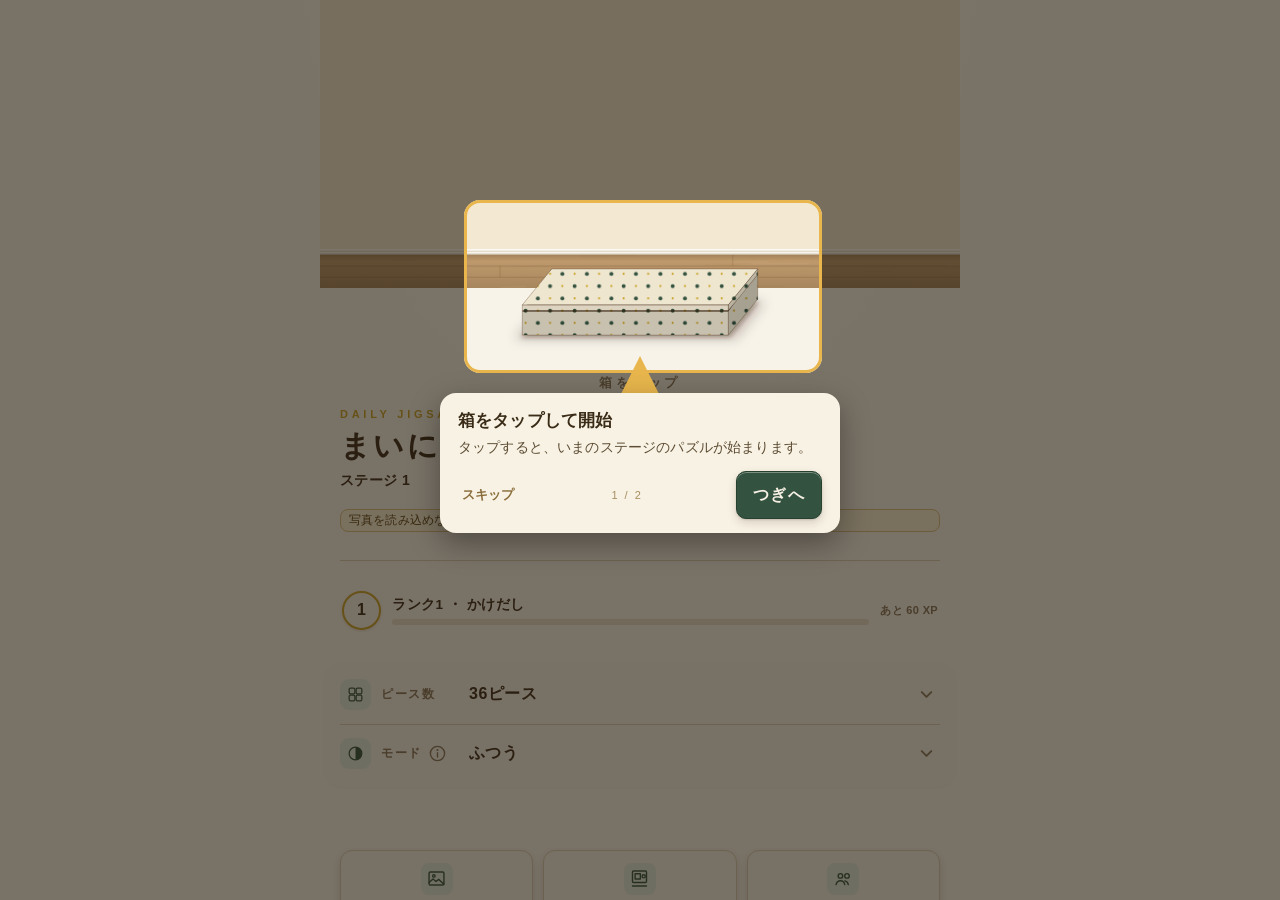
==== commit 7ea3e298: "v63: ピース数/モードをネイティブ select から自前の選択シートへ (Firefox Android の選択ポップアップが操作できないため)" ====
--- a/index.html
+++ b/index.html
@@ -61,23 +61,20 @@
     <!-- 遊びの設定はセレクトボックス2つで切り替える。モードの説明は
          ⓘ から開くダイアログの中だけに置く -->
     <div class="start-selects">
-      <label class="start-select-row">
+      <div class="start-select-row" data-picker="difficulty">
         <span class="start-select-ic"><svg viewBox="0 0 24 24" aria-hidden="true"><rect x="4" y="4" width="7.2" height="7.2" rx="1.6"/><rect x="12.8" y="4" width="7.2" height="7.2" rx="1.6"/><rect x="4" y="12.8" width="7.2" height="7.2" rx="1.6"/><rect x="12.8" y="12.8" width="7.2" height="7.2" rx="1.6"/></svg></span>
         <span class="start-select-label">ピース数</span>
-        <select id="difficultySel" class="start-select" aria-label="ピース数"></select>
-      </label>
+        <button id="difficultySel" class="start-select" type="button" aria-label="ピース数を選ぶ"></button>
+      </div>
       <div class="start-select-divider"></div>
-      <div class="start-select-row">
+      <div class="start-select-row" data-picker="mode">
         <span class="start-select-ic"><svg viewBox="0 0 24 24" aria-hidden="true"><circle cx="12" cy="12" r="8"/><path class="ic-half" d="M12 4a8 8 0 0 1 0 16z"/></svg></span>
         <span class="start-select-label">モード
           <button id="modeInfoBtn" class="mode-info-btn" type="button" aria-label="モードの説明">
             <svg viewBox="0 0 24 24" aria-hidden="true"><circle cx="12" cy="12" r="9"/><circle class="mi-dot" cx="12" cy="7.6" r="1.3"/><path d="M12 11v5.4"/></svg>
           </button>
         </span>
-        <select id="playModeSel" class="start-select" aria-label="モード">
-          <option value="normal">ふつう</option>
-          <option value="develop">現像</option>
-        </select>
+        <button id="playModeSel" class="start-select" type="button" aria-label="モードを選ぶ"></button>
       </div>
     </div>
     <p id="stageNote" class="round-note"></p>
@@ -358,6 +355,16 @@
   </div>
 </div>
 
+<!-- ピース数/モードの選択シート (v63): ネイティブ select の選択
+     ポップアップが Firefox Android で操作できないため、自前で出す -->
+<div id="startPicker" class="modal" hidden>
+  <div class="modal-backdrop" id="startPickerBackdrop"></div>
+  <div class="modal-body picker-body">
+    <h3 id="startPickerTitle" class="mode-info-title">ピース数</h3>
+    <div id="startPickerOptions" class="picker-options"></div>
+  </div>
+</div>
+
 <div id="freshConfirmModal" class="modal" hidden>
   <div class="modal-backdrop"></div>
   <div class="modal-body result-body">
@@ -609,6 +616,10 @@
             <span class="settings-section-label">ピース数</span>
             <div id="mpDiffSeg" class="diff-chips" role="group" aria-label="協力プレイの難易度"></div>
           </div>
+          <div class="settings-credits">
+            <span class="settings-section-label">見た目</span>
+            <div id="mpDevSeg" class="diff-chips" role="group" aria-label="ピースの見た目"></div>
+          </div>
         </div>
         <div id="mpHandicapBlock" class="settings-credits" hidden>
           <span class="settings-section-label">あなたのハンデ（レース）</span>
--- a/style.css
+++ b/style.css
@@ -1150,10 +1150,30 @@
 }
 .start-select {
   flex: 1; min-width: 0; min-height: 44px; padding: 0 30px 0 4px;
+  font-family: inherit; text-align: left;
   font-size: 16px; font-weight: 700; letter-spacing: .03em; color: var(--paper-ink);
   background: transparent url("data:image/svg+xml,%3Csvg xmlns='http://www.w3.org/2000/svg' viewBox='0 0 24 24'%3E%3Cpath d='M6 9l6 6 6-6' fill='none' stroke='%238a7a5c' stroke-width='2.4' stroke-linecap='round' stroke-linejoin='round'/%3E%3C/svg%3E") no-repeat right 4px center / 19px;
-  border: 0; border-radius: 8px; appearance: none; -webkit-appearance: none;
+  border: 0; border-radius: 8px;
   cursor: pointer; -webkit-tap-highlight-color: transparent;
+}
+/* 選択シート (v63): ネイティブ select の代替。現在の値にラジオ印 */
+.picker-body { padding: 18px 14px 10px; }
+.picker-options { display: flex; flex-direction: column; }
+.picker-option {
+  display: flex; align-items: center; justify-content: space-between; gap: 12px;
+  width: 100%; padding: 13px 10px;
+  background: none; border: 0; border-bottom: 1px solid var(--line);
+  font-family: inherit; font-size: 16px; font-weight: 700; text-align: left;
+  color: var(--paper-ink); cursor: pointer; -webkit-tap-highlight-color: transparent;
+}
+.picker-option:last-child { border-bottom: 0; }
+.picker-radio {
+  flex: none; width: 20px; height: 20px; border-radius: 50%;
+  border: 2px solid var(--paper-dim); position: relative;
+}
+.picker-option.on .picker-radio { border-color: var(--accent); }
+.picker-option.on .picker-radio::after {
+  content: ''; position: absolute; inset: 3px; border-radius: 50%; background: var(--accent);
 }
 .mode-info-btn {
   flex: none; width: 21px; height: 21px; padding: 0; display: inline-grid; place-items: center;
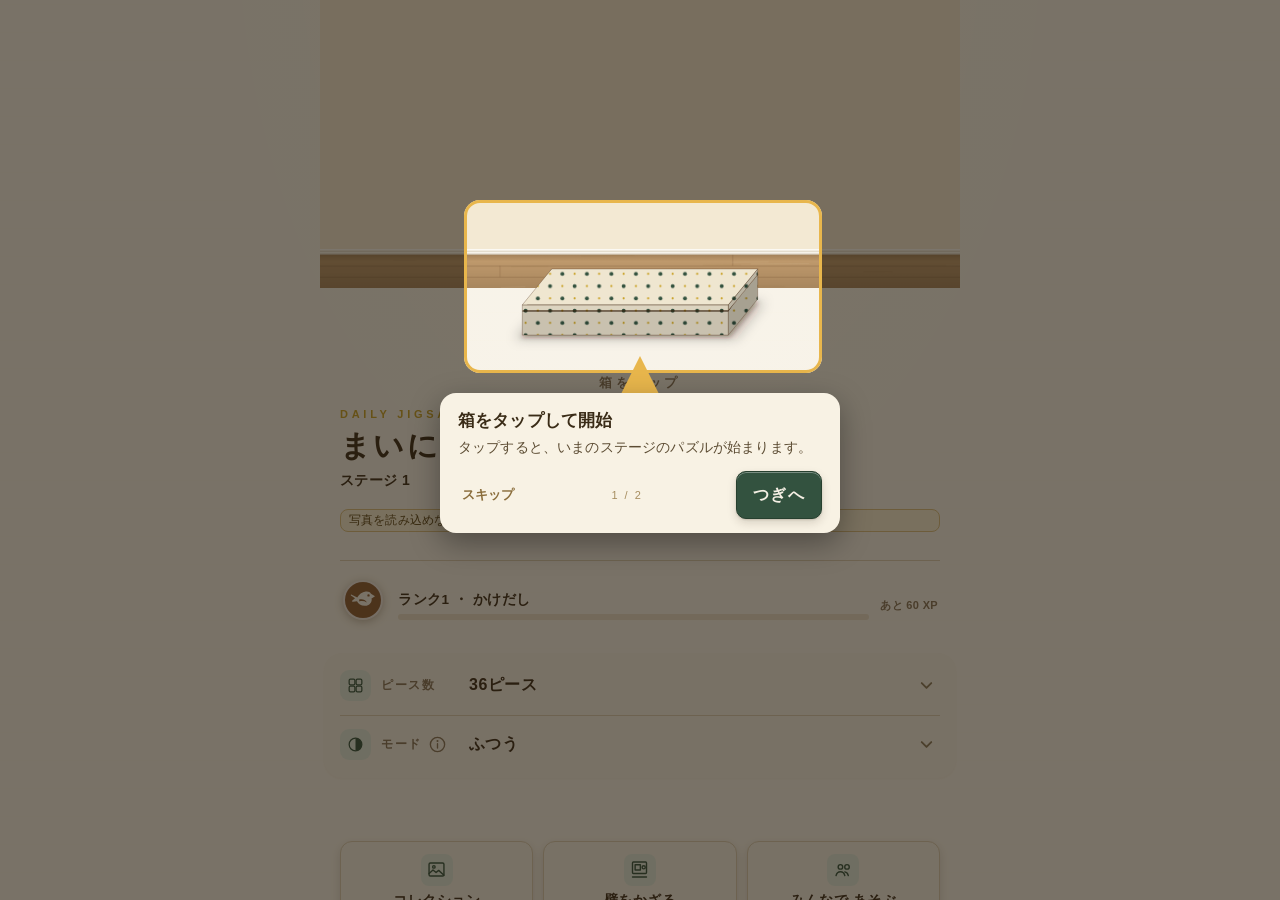
==== commit 878f1005: "v73: profile as a game-wide setting (icon on start screen, random default) + wall frame/band hang fi" ====
--- a/index.html
+++ b/index.html
@@ -48,15 +48,18 @@
       <p id="fallbackNote" class="fallback-note" hidden>写真を読み込めなかったので代替画像で遊べます</p>
     </header>
 
-    <!-- ランク表示: タップでランク詳細ダイアログ -->
-    <button id="rankRow" class="rank-row" type="button">
-      <span id="rankBadge" class="rank-badge">1</span>
-      <span class="rank-main">
-        <span id="rankName" class="rank-name">ランク1 ・ かけだし</span>
-        <span class="rank-bar"><span id="rankFill" class="rank-fill" style="width:0%"></span></span>
-      </span>
-      <span id="rankNext" class="rank-next"></span>
-    </button>
+    <!-- ランク表示: タップでランク詳細ダイアログ。左の丸はプロフィール
+         (ゲーム共通設定): タップで名前・アイコン・色を編集 (v73) -->
+    <div class="rank-row-wrap">
+      <button id="profileBtn" class="profile-btn" type="button" aria-label="プロフィールを編集"></button>
+      <button id="rankRow" class="rank-row" type="button">
+        <span class="rank-main">
+          <span id="rankName" class="rank-name">ランク1 ・ かけだし</span>
+          <span class="rank-bar"><span id="rankFill" class="rank-fill" style="width:0%"></span></span>
+        </span>
+        <span id="rankNext" class="rank-next"></span>
+      </button>
+    </div>
 
     <!-- 遊びの設定はセレクトボックス2つで切り替える。モードの説明は
          ⓘ から開くダイアログの中だけに置く -->
@@ -143,6 +146,7 @@
 <main id="playView" hidden>
   <div id="stageWrap">
     <canvas id="stage"></canvas>
+    <div id="lockLayer"><div id="lockRing" hidden></div></div>
     <div id="selectChip" hidden>範囲選択</div>
     <div id="hud">
       <span id="progressText">最大の塊 0 / 0</span>
@@ -154,6 +158,7 @@
       <span id="zoomLabel" class="mono">100%</span>
       <button id="zoomInBtn" class="zoom-btn" type="button" aria-label="拡大">＋</button>
       <button id="fitViewBtn" class="zoom-btn zoom-fit" type="button">全体</button>
+      <span id="bgmToast" aria-hidden="true"><span id="bgmToastInner"></span></span>
     </div>
     <div id="mpBadge" hidden><span class="mp-badge-dot"></span><span id="mpBadgeText">協力プレイ</span></div>
     <div id="mpTurnBar" hidden><span id="mpTurnDot"></span><span id="mpTurnText"></span></div>
@@ -161,7 +166,6 @@
     <button id="mpPinBtn" class="fab mp-pin-btn" type="button" hidden aria-label="合図ピンを送る"><svg viewBox="0 0 24 24" fill="none" stroke="currentColor" stroke-width="1.8" stroke-linejoin="round" stroke-linecap="round" aria-hidden="true"><path d="M12 21s-6.5-5.6-6.5-10.4A6.5 6.5 0 0 1 12 4a6.5 6.5 0 0 1 6.5 6.6C18.5 15.4 12 21 12 21z"/><circle cx="12" cy="10.6" r="2.3"/></svg></button>
     <div id="mpWaitVeil" hidden><p id="mpWaitText">みんなの準備を待っています…</p><div id="mpWaitActions"></div><button id="mpWaitLeaveBtn" class="btn" type="button" hidden>部屋を出る</button></div>
     <canvas id="minimap" width="264" height="236" aria-hidden="true"></canvas>
-    <div id="bgmToast" aria-hidden="true"></div>
     <div id="resumeBanner" hidden>つづきから再開しました <button id="resumeClose" type="button" aria-label="閉じる">×</button></div>
     <div id="loadingOverlay">読み込み中…</div>
   </div>
@@ -672,7 +676,7 @@
         <button id="mpProfSaveBtn" class="btn cert-primary" type="button">保存する</button>
         <button id="mpProfCancelBtn" class="btn" type="button">やめる</button>
       </div>
-      <button id="mpProfClearBtn" class="btn btn-underline" type="button">プロフィールを消す（未設定に戻す）</button>
+      <button id="mpProfRandomBtn" class="btn btn-underline" type="button">ランダムに変える</button>
     </div>
   </div>
 </div>
--- a/style.css
+++ b/style.css
@@ -172,6 +172,17 @@
   border-bottom: 1px solid var(--line); padding-bottom: 16px;
   display: flex; flex-direction: column; gap: 7px;
 }
+/* プロフィール (ゲーム共通設定): ランク行の左の丸が自分のアイコン。
+   タップで名前・アイコン・色の編集モーダルを開く (v73) */
+.rank-row-wrap { display: flex; align-items: center; gap: 10px; width: 100%; }
+.rank-row-wrap .rank-row { flex: 1; min-width: 0; }
+.profile-btn {
+  flex: none;
+  width: 46px; height: 46px; border-radius: 50%; border: none; padding: 0;
+  background: transparent; cursor: pointer; -webkit-tap-highlight-color: transparent;
+  display: flex; align-items: center; justify-content: center;
+}
+.profile-btn .mp-avatar { box-shadow: 0 2px 8px rgba(90,70,40,.35); }
 .start-kicker {
   margin: 0; font-size: 11px; font-weight: 700;
   letter-spacing: .34em; color: var(--brass);
@@ -531,6 +542,18 @@
   backdrop-filter: blur(4px); -webkit-backdrop-filter: blur(4px);
 }
 #selectChip[hidden] { display: none; }
+#lockLayer { position: absolute; inset: 0; overflow: hidden; pointer-events: none; z-index: 5; }
+#lockRing {
+  position: absolute; border: 2px dashed rgba(201,162,39,.95); border-radius: 12px;
+  pointer-events: none;
+}
+#lockRing[hidden] { display: none; }
+.lock-btn {
+  position: absolute; width: 54px; height: 54px; border-radius: 50%; border: none; padding: 0;
+  background: #33523f; box-shadow: 0 4px 14px rgba(30,25,10,.4);
+  display: flex; align-items: center; justify-content: center;
+  pointer-events: auto; cursor: pointer; -webkit-tap-highlight-color: transparent;
+}
 #hud {
   position: absolute; left: 10px; top: 10px; z-index: 4; pointer-events: none;
   display: flex; gap: 10px; align-items: baseline;
@@ -813,15 +836,22 @@
 
 /* BGM の曲名クレジット: その曲が再生されている間、右下隅へ小さく出しっぱなし。
  * 止まると消える (表示連動は app.js が playing / pause イベントで行う)。 */
+/* 曲名はズームバーに組み込む (v71 案1)。入りきらない曲名は
+   内側を往復スクロール (マーキー) して全文読めるようにする */
 #bgmToast {
-  position: absolute; right: 10px; bottom: calc(10px + env(safe-area-inset-bottom)); z-index: 6;
-  max-width: 72vw; white-space: nowrap; overflow: hidden; text-overflow: ellipsis;
-  background: rgba(24,17,10,.55); color: #fff; border: 1px solid rgba(255,255,255,.16); border-radius: 999px;
-  padding: 4px 13px; font-size: 11.5px; letter-spacing: .03em; pointer-events: none;
-  opacity: 0; transition: opacity .6s ease;
-  backdrop-filter: blur(4px); -webkit-backdrop-filter: blur(4px);
-}
-#bgmToast.show { opacity: .92; }
+  display: none; max-width: 34vw; overflow: hidden; white-space: nowrap;
+  margin-left: 4px; padding: 4px 2px 4px 10px;
+  border-left: 1px solid rgba(255,255,255,.25);
+  color: #fff; font-size: 11.5px; letter-spacing: .03em; pointer-events: none;
+}
+#bgmToast.show { display: block; }
+#bgmToastInner { display: inline-block; will-change: transform; }
+#bgmToast.scroll #bgmToastInner { animation: bgmMarquee var(--mq-dur, 8s) ease-in-out infinite; }
+@keyframes bgmMarquee {
+  0%, 18% { transform: translateX(0); }
+  62%, 82% { transform: translateX(var(--mq-dist, 0px)); }
+  100% { transform: translateX(0); }
+}
 
 /* 汎用トースト: 画面下部中央に短く出して消える注記 (モーダルより手前) */
 #appToast {
